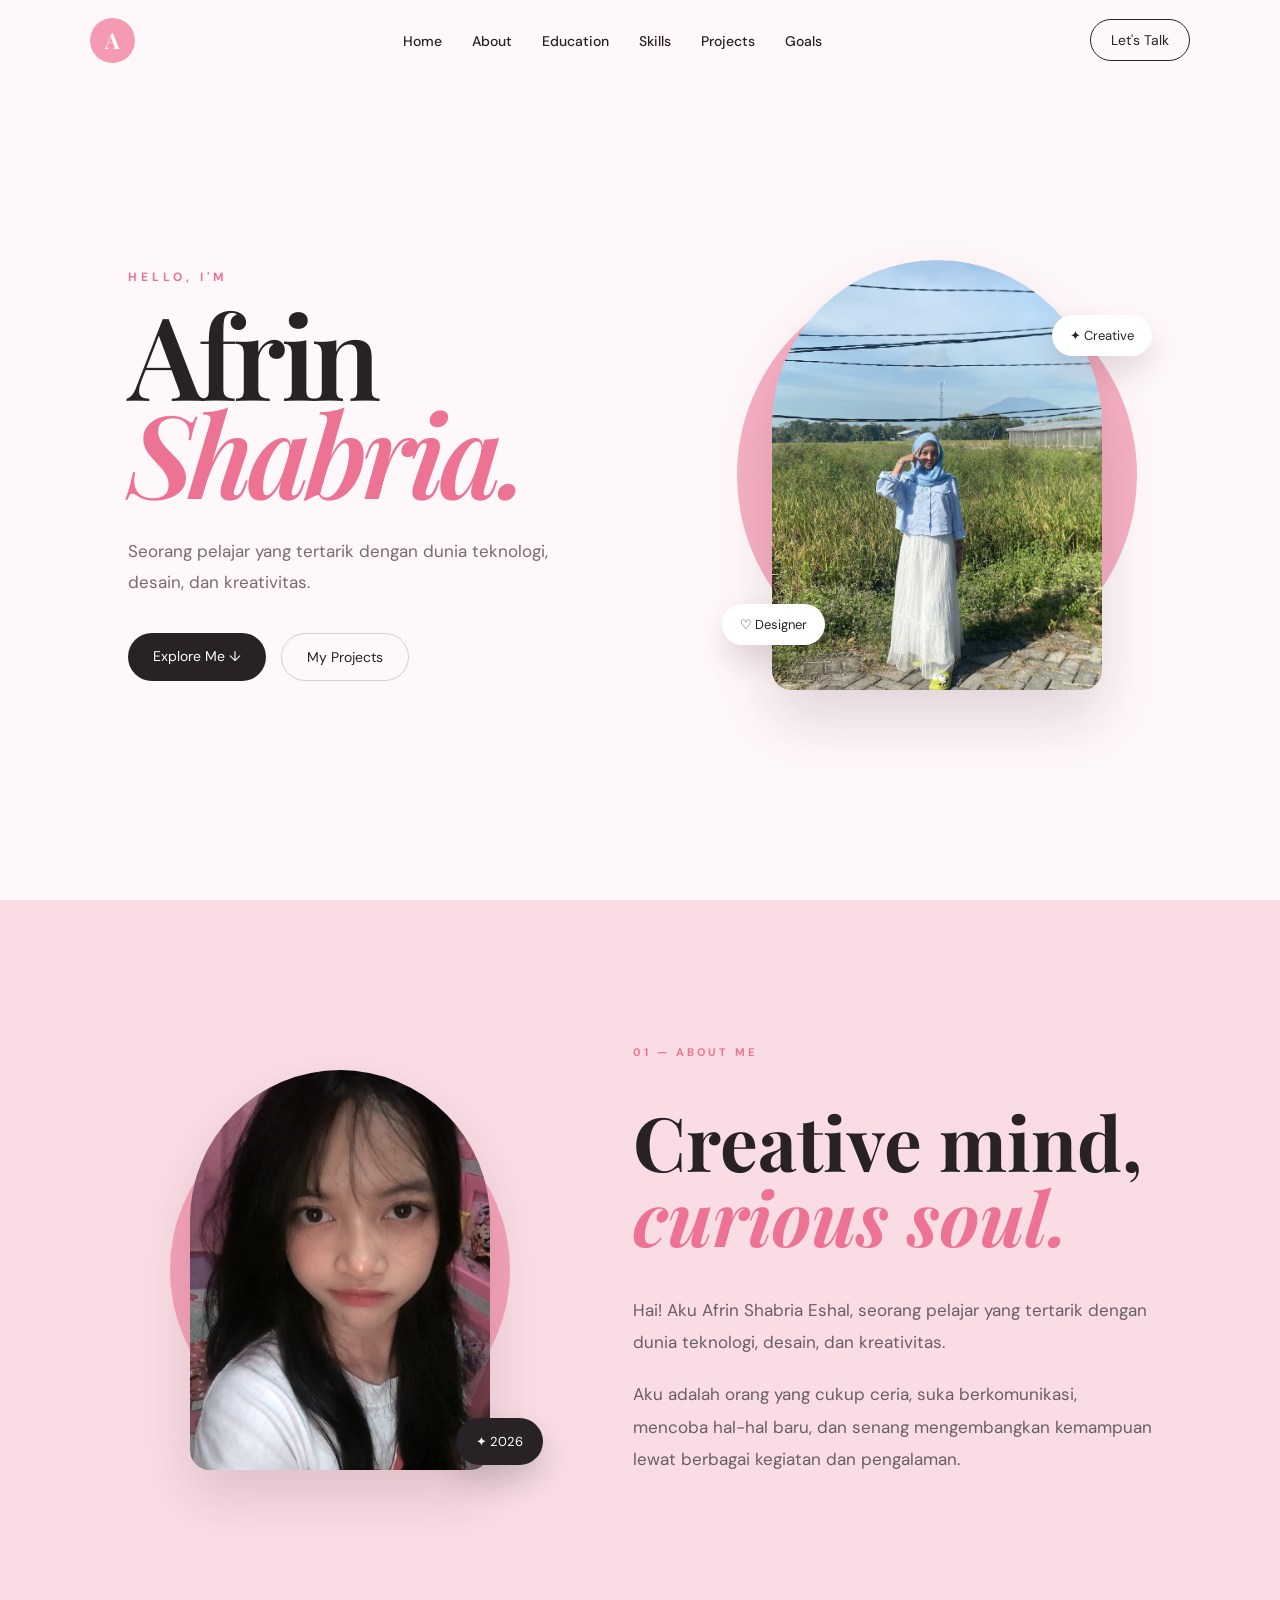
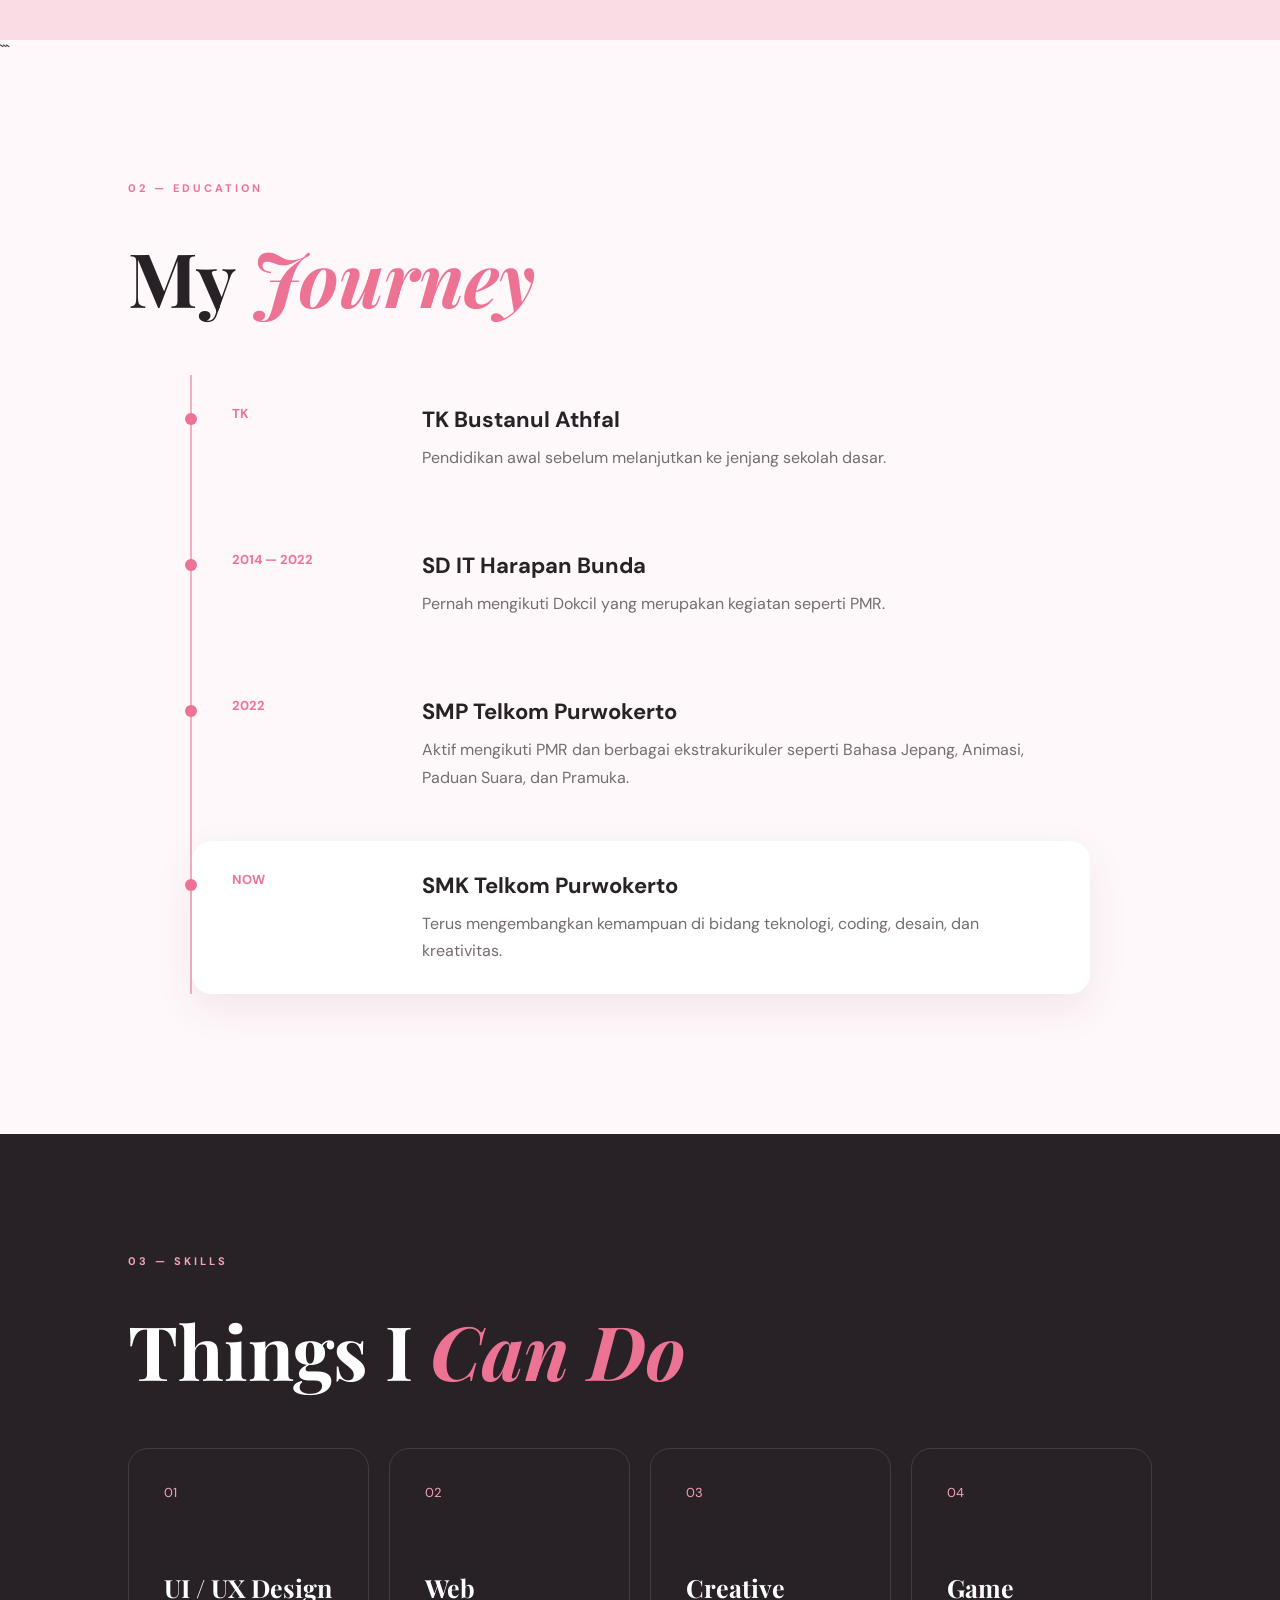
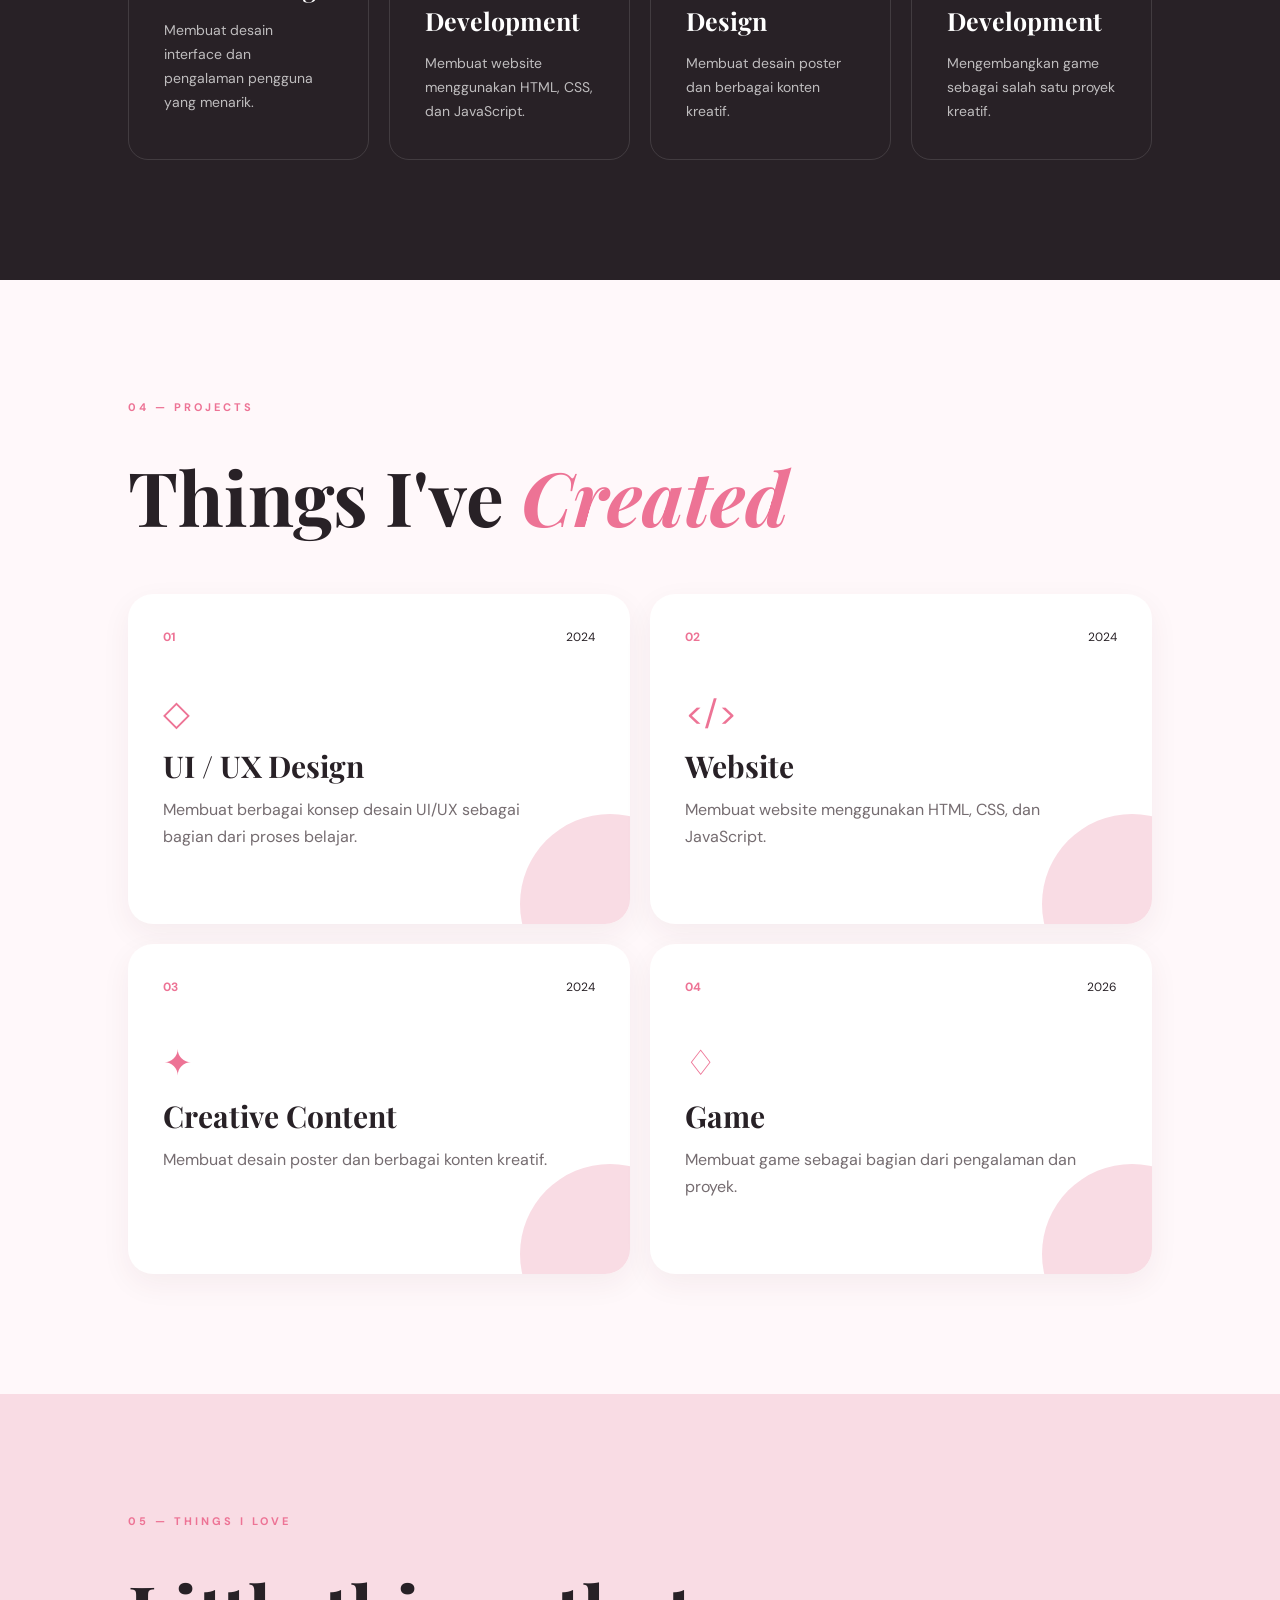
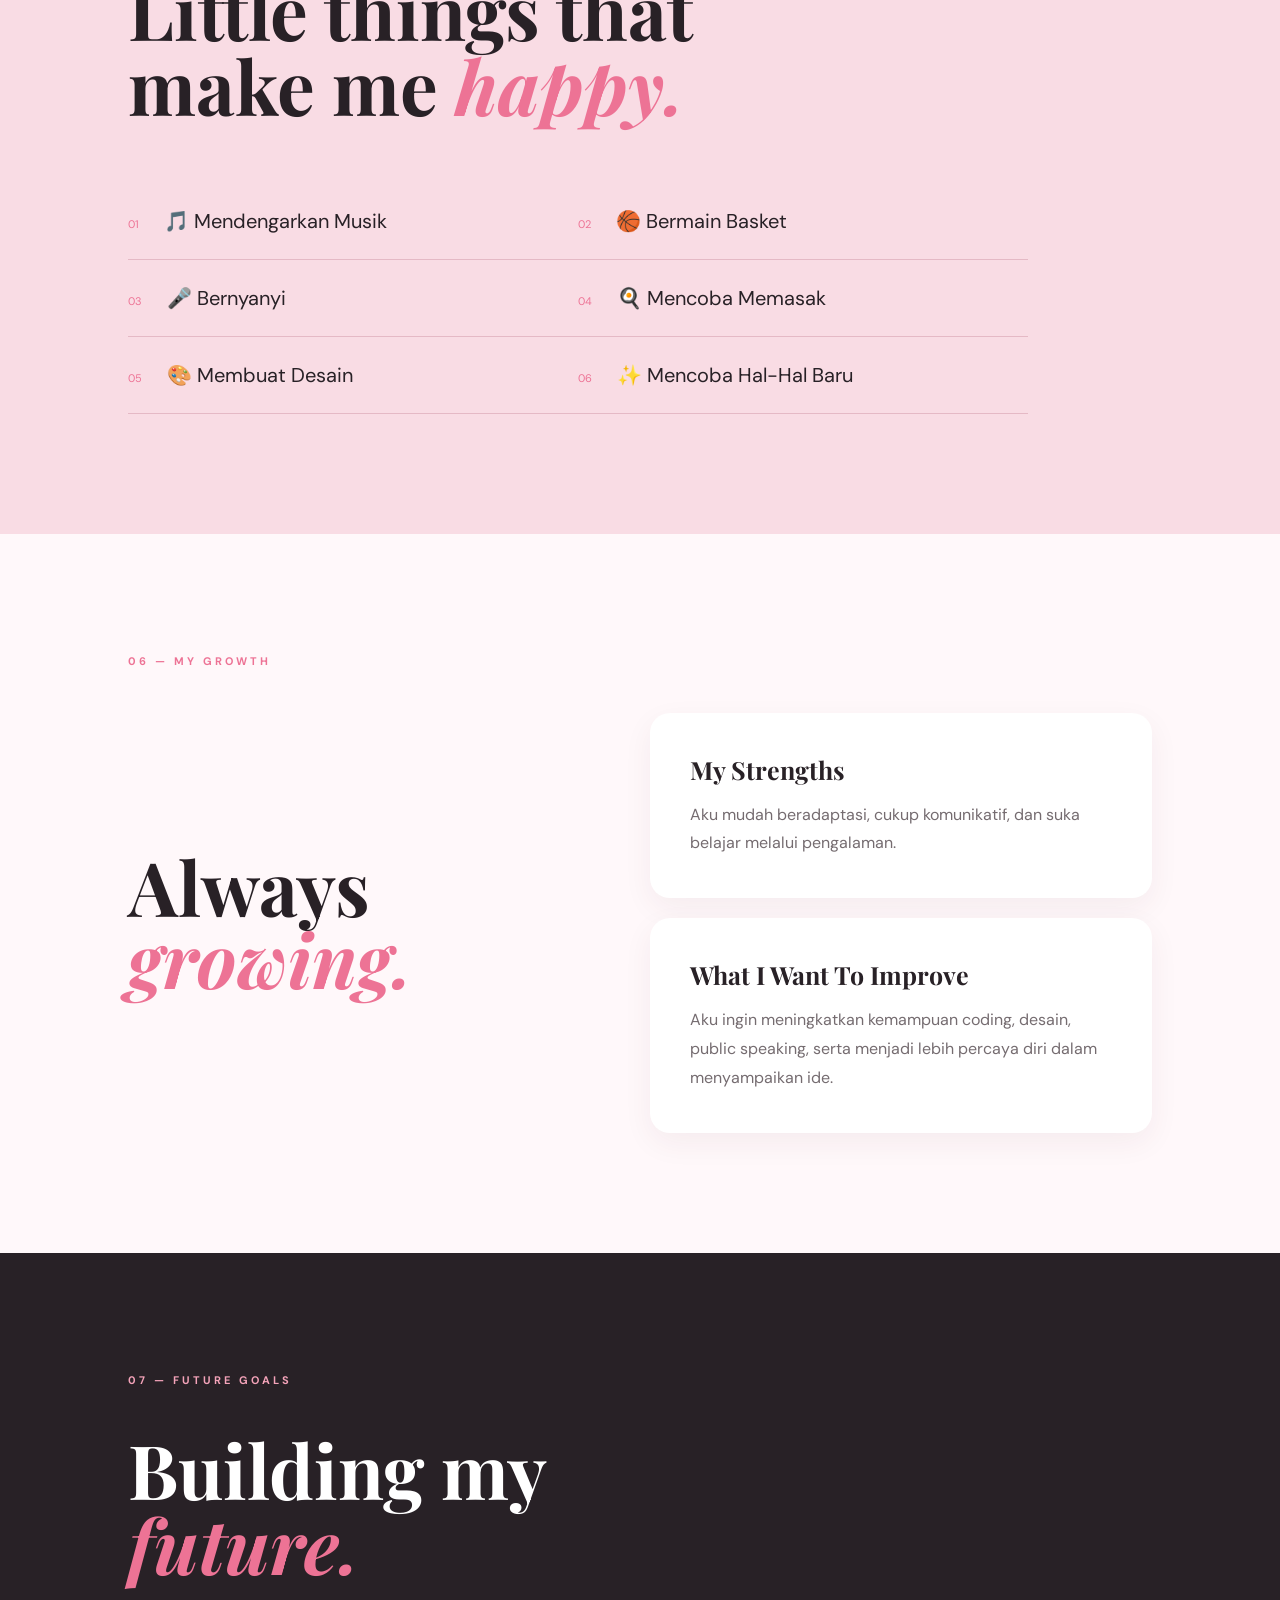
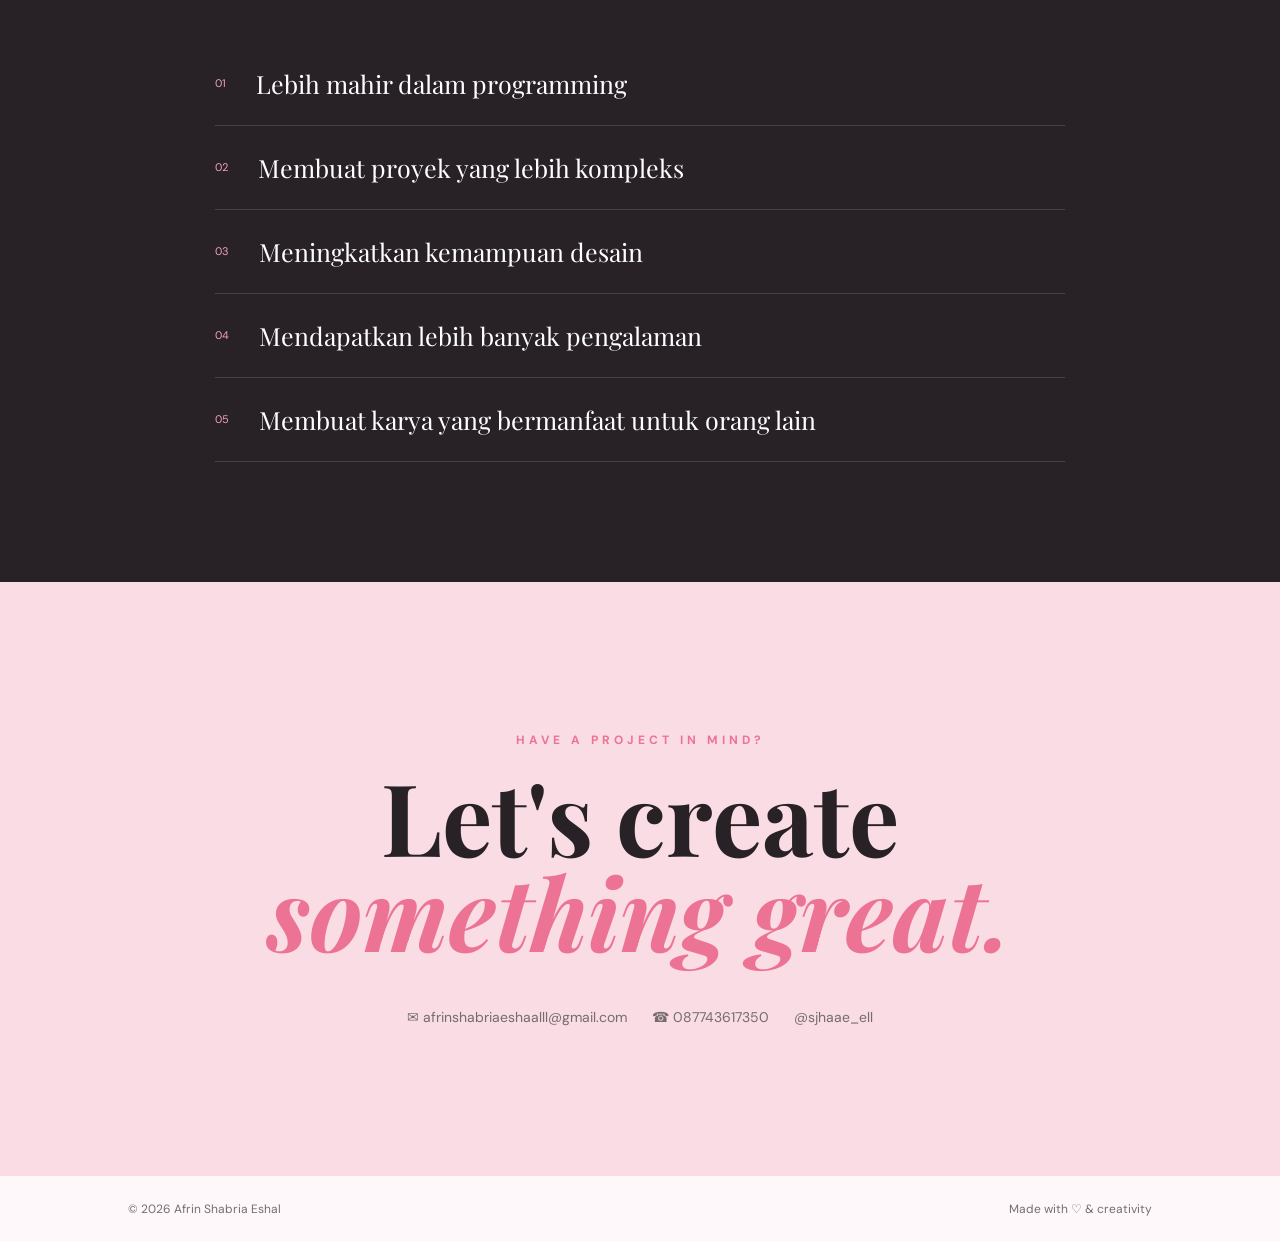
==== index.html @ 40d7adca "mbull" ====
<!DOCTYPE html>
<html lang="id">
<head>
    <meta charset="UTF-8">
    <meta name="viewport" content="width=device-width, initial-scale=1.0">

    <title>Afrin Shabria | Portfolio</title>

    <!-- Google Font -->
    <link rel="preconnect" href="https://fonts.googleapis.com">
    <link rel="preconnect" href="https://fonts.gstatic.com" crossorigin>
    <link href="https://fonts.googleapis.com/css2?family=DM+Sans:wght@400;500;600;700&family=Playfair+Display:wght@500;600;700&display=swap" rel="stylesheet">

    <!-- CSS -->
    <link rel="stylesheet" href="style.css">
</head>

<body>

    <!-- NAVBAR -->
    <nav class="navbar">
        <div class="logo">
            <span>A</span>
        </div>

        <ul class="nav-menu">
            <li><a href="#home">Home</a></li>
            <li><a href="#about">About</a></li>
            <li><a href="#education">Education</a></li>
            <li><a href="#skills">Skills</a></li>
            <li><a href="#projects">Projects</a></li>
            <li><a href="#goals">Goals</a></li>
        </ul>

        <a href="#contact" class="nav-button">Let's Talk</a>
    </nav>


    <!-- HERO -->
    <section id="home" class="hero">

        <div class="hero-content">

            <p class="small-title">
                HELLO, I'M
            </p>

            <h1>
                Afrin<br>
                <span>Shabria.</span>
            </h1>

            <p class="hero-description">
                Seorang pelajar yang tertarik dengan dunia
                teknologi, desain, dan kreativitas.
            </p>

            <div class="hero-buttons">
                <a href="#about" class="primary-button">
                    Explore Me ↓
                </a>

                <a href="#projects" class="secondary-button">
                    My Projects
                </a>
            </div>

        </div>


        <div class="hero-image">

            <div class="pink-circle"></div>

            <img src="foto-intro.png" alt="Foto Afrin Shabria">

            <div class="floating-card card-one">
                ✦ Creative
            </div>

            <div class="floating-card card-two">
                ♡ Designer
            </div>

        </div>

    </section>


    <!-- ABOUT -->
<section id="about" class="section about">

    <div class="about-image">

        <div class="about-decoration"></div>

        <img src="foto-skill.png" alt="Foto Afrin Shabria">

        <div class="about-badge">
            ✦ 2026
        </div>

    </div>

    <div class="about-content">

        <div class="section-label">
            01 — ABOUT ME
        </div>

        <h2>
            Creative mind,<br>
            <span>curious soul.</span>
        </h2>

        <p>
            Hai! Aku Afrin Shabria Eshal, seorang pelajar
            yang tertarik dengan dunia teknologi, desain,
            dan kreativitas.
        </p>

        <p>
            Aku adalah orang yang cukup ceria, suka
            berkomunikasi, mencoba hal-hal baru, dan senang
            mengembangkan kemampuan lewat berbagai kegiatan
            dan pengalaman.
        </p>

    </div>

</section>
```



    <!-- EDUCATION -->
    <section id="education" class="section education">

        <div class="section-label">
            02 — EDUCATION
        </div>

        <h2 class="section-title">
            My <span>Journey</span>
        </h2>

        <div class="timeline">

            <div class="timeline-item">

                <div class="timeline-year">
                    TK
                </div>

                <div class="timeline-content">
                    <h3>TK Bustanul Athfal</h3>
                    <p>
                        Pendidikan awal sebelum melanjutkan
                        ke jenjang sekolah dasar.
                    </p>
                </div>

            </div>


            <div class="timeline-item">

                <div class="timeline-year">
                    2014 — 2022
                </div>

                <div class="timeline-content">
                    <h3>SD IT Harapan Bunda</h3>
                    <p>
                        Pernah mengikuti Dokcil yang merupakan
                        kegiatan seperti PMR.
                    </p>
                </div>

            </div>


            <div class="timeline-item">

                <div class="timeline-year">
                    2022
                </div>

                <div class="timeline-content">
                    <h3>SMP Telkom Purwokerto</h3>
                    <p>
                        Aktif mengikuti PMR dan berbagai
                        ekstrakurikuler seperti Bahasa Jepang,
                        Animasi, Paduan Suara, dan Pramuka.
                    </p>
                </div>

            </div>


            <div class="timeline-item active">

                <div class="timeline-year">
                    NOW
                </div>

                <div class="timeline-content">
                    <h3>SMK Telkom Purwokerto</h3>
                    <p>
                        Terus mengembangkan kemampuan di bidang
                        teknologi, coding, desain, dan kreativitas.
                    </p>
                </div>

            </div>

        </div>

    </section>


    <!-- SKILLS -->
    <section id="skills" class="section skills-section">

        <div class="section-label">
            03 — SKILLS
        </div>

        <h2 class="section-title">
            Things I <span>Can Do</span>
        </h2>

        <div class="skills-grid">

            <div class="skill-card">
                <div class="skill-number">01</div>
                <h3>UI / UX Design</h3>
                <p>
                    Membuat desain interface dan pengalaman
                    pengguna yang menarik.
                </p>
            </div>

            <div class="skill-card">
                <div class="skill-number">02</div>
                <h3>Web Development</h3>
                <p>
                    Membuat website menggunakan HTML,
                    CSS, dan JavaScript.
                </p>
            </div>

            <div class="skill-card">
                <div class="skill-number">03</div>
                <h3>Creative Design</h3>
                <p>
                    Membuat desain poster dan berbagai
                    konten kreatif.
                </p>
            </div>

            <div class="skill-card">
                <div class="skill-number">04</div>
                <h3>Game Development</h3>
                <p>
                    Mengembangkan game sebagai salah satu
                    proyek kreatif.
                </p>
            </div>

        </div>

    </section>


    <!-- PROJECTS -->
    <section id="projects" class="section projects">

        <div class="section-label">
            04 — PROJECTS
        </div>

        <h2 class="section-title">
            Things I've <span>Created</span>
        </h2>

        <div class="project-grid">

            <div class="project-card project-large">

                <div class="project-number">
                    01
                </div>

                <div class="project-icon">
                    ◇
                </div>

                <h3>UI / UX Design</h3>

                <p>
                    Membuat berbagai konsep desain
                    UI/UX sebagai bagian dari proses belajar.
                </p>

                <span class="project-year">
                    2024
                </span>

            </div>


            <div class="project-card">

                <div class="project-number">
                    02
                </div>

                <div class="project-icon">
                    &lt;/&gt;
                </div>

                <h3>Website</h3>

                <p>
                    Membuat website menggunakan HTML,
                    CSS, dan JavaScript.
                </p>

                <span class="project-year">
                    2024
                </span>

            </div>


            <div class="project-card">

                <div class="project-number">
                    03
                </div>

                <div class="project-icon">
                    ✦
                </div>

                <h3>Creative Content</h3>

                <p>
                    Membuat desain poster dan
                    berbagai konten kreatif.
                </p>

                <span class="project-year">
                    2024
                </span>

            </div>


            <div class="project-card">

                <div class="project-number">
                    04
                </div>

                <div class="project-icon">
                    ♢
                </div>

                <h3>Game</h3>

                <p>
                    Membuat game sebagai bagian
                    dari pengalaman dan proyek.
                </p>

                <span class="project-year">
                    2026
                </span>

            </div>

        </div>

    </section>


    <!-- HOBBIES -->
    <section class="section hobbies">

        <div class="section-label">
            05 — THINGS I LOVE
        </div>

        <h2 class="section-title">
            Little things that<br>
            make me <span>happy.</span>
        </h2>

        <div class="hobby-list">

            <div class="hobby">
                <span>01</span>
                🎵 Mendengarkan Musik
            </div>

            <div class="hobby">
                <span>02</span>
                🏀 Bermain Basket
            </div>

            <div class="hobby">
                <span>03</span>
                🎤 Bernyanyi
            </div>

            <div class="hobby">
                <span>04</span>
                🍳 Mencoba Memasak
            </div>

            <div class="hobby">
                <span>05</span>
                🎨 Membuat Desain
            </div>

            <div class="hobby">
                <span>06</span>
                ✨ Mencoba Hal-Hal Baru
            </div>

        </div>

    </section>


    <!-- GROWTH -->
    <section class="section growth">

        <div class="section-label">
            06 — MY GROWTH
        </div>

        <div class="growth-grid">

            <div>
                <h2>
                    Always<br>
                    <span>growing.</span>
                </h2>
            </div>

            <div class="growth-box">

                <h3>My Strengths</h3>

                <p>
                    Aku mudah beradaptasi, cukup komunikatif,
                    dan suka belajar melalui pengalaman.
                </p>

            </div>

            <div class="growth-box">

                <h3>What I Want To Improve</h3>

                <p>
                    Aku ingin meningkatkan kemampuan coding,
                    desain, public speaking, serta menjadi
                    lebih percaya diri dalam menyampaikan ide.
                </p>

            </div>

        </div>

    </section>


    <!-- GOALS -->
    <section id="goals" class="section goals">

        <div class="section-label">
            07 — FUTURE GOALS
        </div>

        <h2 class="section-title">
            Building my<br>
            <span>future.</span>
        </h2>

        <div class="goals-grid">

            <div class="goal">
                <span>01</span>
                Lebih mahir dalam programming
            </div>

            <div class="goal">
                <span>02</span>
                Membuat proyek yang lebih kompleks
            </div>

            <div class="goal">
                <span>03</span>
                Meningkatkan kemampuan desain
            </div>

            <div class="goal">
                <span>04</span>
                Mendapatkan lebih banyak pengalaman
            </div>

            <div class="goal">
                <span>05</span>
                Membuat karya yang bermanfaat untuk orang lain
            </div>

        </div>

    </section>


    <!-- CONTACT -->
    <section id="contact" class="contact">

        <p class="small-title">
            HAVE A PROJECT IN MIND?
        </p>

        <h2>
            Let's create<br>
            <span>something great.</span>
        </h2>

        <div class="contact-info">

            <a href="mailto:afrinshabriaeshaalll@gmail.com">
                ✉ afrinshabriaeshaalll@gmail.com
            </a>

            <span>
                ☎ 087743617350
            </span>

            <span>
                @sjhaae_ell
            </span>

        </div>

    </section>


    <!-- FOOTER -->
    <footer>

        <div>
            © 2026 Afrin Shabria Eshal
        </div>

        <div>
            Made with ♡ & creativity
        </div>

    </footer>


    <!-- JAVASCRIPT -->
    <script>

        // Smooth scrolling
        document.querySelectorAll('a[href^="#"]').forEach(anchor => {

            anchor.addEventListener('click', function (e) {

                e.preventDefault();

                document.querySelector(this.getAttribute('href'))
                    .scrollIntoView({
                        behavior: 'smooth'
                    });

            });

        });


        // Navbar effect ketika scroll
        window.addEventListener('scroll', () => {

            const navbar = document.querySelector('.navbar');

            if (window.scrollY > 50) {
                navbar.classList.add('scrolled');
            } else {
                navbar.classList.remove('scrolled');
            }

        });


        // Reveal animation
        const revealElements =
            document.querySelectorAll(
                '.card, .skill-card, .project-card, .timeline-item, .growth-box, .goal, .hobby'
            );

        const observer = new IntersectionObserver(
            entries => {

                entries.forEach(entry => {

                    if (entry.isIntersecting) {
                        entry.target.classList.add('show');
                    }

                });

            },
            {
                threshold: 0.15
            }
        );

        revealElements.forEach(element => {
            observer.observe(element);
        });

    </script>

</body>
</html>
---- style.css ----
/* =========================
   RESET
========================= */

* {
    margin: 0;
    padding: 0;
    box-sizing: border-box;
}

html {
    scroll-behavior: smooth;
}

body {
    font-family: "DM Sans", sans-serif;
    background: #fff8fa;
    color: #282126;
    overflow-x: hidden;
}

a {
    text-decoration: none;
    color: inherit;
}

section {
    scroll-margin-top: 90px;
}


/* =========================
   NAVBAR
========================= */

.navbar {
    position: fixed;
    top: 0;
    left: 0;
    width: 100%;
    height: 80px;

    display: flex;
    align-items: center;
    justify-content: space-between;

    padding: 0 7%;

    z-index: 1000;

    transition: 0.3s;
}

.navbar.scrolled {
    background: rgba(255, 248, 250, 0.9);
    backdrop-filter: blur(15px);
    box-shadow: 0 5px 30px rgba(80, 40, 50, 0.08);
}

.logo {
    width: 45px;
    height: 45px;

    display: flex;
    align-items: center;
    justify-content: center;

    border-radius: 50%;

    background: #f49ab2;
    color: white;

    font-family: "Playfair Display", serif;
    font-size: 22px;
    font-weight: bold;
}

.nav-menu {
    display: flex;
    gap: 30px;
    list-style: none;
}

.nav-menu a {
    font-size: 14px;
    font-weight: 500;

    transition: 0.3s;
}

.nav-menu a:hover {
    color: #ed7395;
}

.nav-button {
    padding: 11px 20px;

    border: 1px solid #282126;
    border-radius: 30px;

    font-size: 14px;

    transition: 0.3s;
}

.nav-button:hover {
    background: #282126;
    color: white;
}


/* =========================
   HERO
========================= */

.hero {
    min-height: 100vh;

    display: flex;
    align-items: center;
    justify-content: space-between;

    padding: 130px 10% 80px;

    position: relative;

    overflow: hidden;
}

.hero-content {
    max-width: 600px;

    animation: fadeUp 1s ease;
}

.small-title {
    font-size: 12px;
    letter-spacing: 4px;
    font-weight: 700;

    color: #ed7395;

    margin-bottom: 20px;
}

.hero h1 {
    font-family: "Playfair Display", serif;

    font-size: clamp(70px, 9vw, 125px);
    line-height: 0.85;

    font-weight: 600;

    letter-spacing: -5px;
}

.hero h1 span {
    color: #ed7395;
    font-style: italic;
}

.hero-description {
    max-width: 430px;

    margin-top: 35px;

    font-size: 17px;
    line-height: 1.8;

    color: #756c70;
}

.hero-buttons {
    display: flex;
    gap: 15px;

    margin-top: 35px;
}

.primary-button,
.secondary-button {
    padding: 14px 25px;

    border-radius: 30px;

    font-size: 14px;

    transition: 0.3s;
}

.primary-button {
    background: #282126;
    color: white;
}

.primary-button:hover {
    background: #ed7395;
    transform: translateY(-3px);
}

.secondary-button {
    border: 1px solid #d9cdd1;
}

.secondary-button:hover {
    border-color: #ed7395;
    color: #ed7395;
}


/* =========================
   HERO IMAGE
========================= */

.hero-image {
    width: 430px;
    height: 520px;

    position: relative;

    animation: fadeIn 1.2s ease;
}

.hero-image img {
    position: absolute;

    width: 330px;
    height: 430px;

    object-fit: cover;

    left: 50%;
    top: 50%;

    transform: translate(-50%, -50%);

    border-radius: 170px 170px 20px 20px;

    z-index: 2;

    filter: grayscale(15%);

    box-shadow: 0 30px 60px rgba(100, 50, 70, 0.18);
}

.pink-circle {
    position: absolute;

    width: 400px;
    height: 400px;

    border-radius: 50%;

    background: #f6b0c3;

    top: 60px;
    left: 15px;
}

.floating-card {
    position: absolute;

    background: white;

    padding: 12px 18px;

    border-radius: 30px;

    box-shadow: 0 15px 30px rgba(80, 40, 50, 0.15);

    font-size: 13px;

    z-index: 3;

    animation: floating 3s ease-in-out infinite;
}

.card-one {
    top: 100px;
    right: 0;
}

.card-two {
    bottom: 90px;
    left: 0;

    animation-delay: 1s;
}


/* =========================
   GENERAL SECTION
========================= */

.section {
    padding: 120px 10%;
}

.section-label {
    color: #ed7395;

    font-size: 11px;
    font-weight: 700;

    letter-spacing: 3px;

    margin-bottom: 45px;
}

.section-title {
    font-family: "Playfair Display", serif;

    font-size: clamp(45px, 6vw, 75px);

    line-height: 1;

    margin-bottom: 60px;
}

.section-title span {
    color: #ed7395;
    font-style: italic;
}

/* =========================
   ABOUT
========================= */

.about {
    background: #f9dce4;

    display: grid;

    /* KIRI = FOTO | KANAN = TEXT */
    grid-template-columns: 0.9fr 1.1fr;

    align-items: center;

    gap: 80px;
}


/* =========================
   ABOUT IMAGE
========================= */

.about-image {
    position: relative;

    width: 100%;
    height: 500px;

    display: flex;
    align-items: center;
    justify-content: center;
}

.about-image img {
    width: 300px;
    height: 400px;

    object-fit: cover;

    border-radius: 150px 150px 20px 20px;

    position: relative;
    z-index: 2;

    box-shadow: 0 25px 50px rgba(80, 40, 50, 0.15);

    transition: 0.5s ease;
}


/* Lingkaran pink di belakang foto */

.about-decoration {
    position: absolute;

    width: 340px;
    height: 340px;

    border-radius: 50%;

    background: #f4a3b9;

    z-index: 1;

    transition: 0.5s ease;
}


/* Badge */

.about-badge {
    position: absolute;

    right: 20px;
    bottom: 45px;

    z-index: 3;

    background: #282126;

    color: white;

    padding: 13px 18px;

    border-radius: 30px;

    font-size: 13px;

    box-shadow: 0 15px 30px rgba(40, 33, 38, 0.2);

    animation: floating 3s ease-in-out infinite;
}


/* Hover */

.about-image:hover img {
    transform: translateY(-10px) rotate(-2deg);

    box-shadow: 0 35px 70px rgba(80, 40, 50, 0.22);
}

.about-image:hover .about-decoration {
    transform: scale(1.08) rotate(8deg);
}


/* =========================
   ABOUT CONTENT
========================= */

.about-content {
    max-width: 650px;
}

.about-content h2 {
    font-family: "Playfair Display", serif;

    font-size: clamp(45px, 6vw, 75px);

    line-height: 1;

    margin-bottom: 40px;
}

.about-content h2 span {
    color: #ed7395;

    font-style: italic;
}

.about-content p {
    max-width: 600px;

    color: #695e63;

    font-size: 17px;

    line-height: 1.9;

    margin-bottom: 20px;
}


/* =========================
   ABOUT RESPONSIVE
========================= */

@media (max-width: 900px) {

    .about {
        grid-template-columns: 1fr;

        gap: 30px;
    }

    .about-image {
        height: 450px;
    }

    .about-content {
        max-width: 100%;
    }

}


@media (max-width: 600px) {

    .about-image {
        height: 400px;
    }

    .about-image img {
        width: 250px;
        height: 340px;
    }

    .about-decoration {
        width: 290px;
        height: 290px;
    }

    .about-badge {
        right: 5px;
        bottom: 25px;
    }

}

/* Badge */

.about-badge {
    position: absolute;

    right: 10px;
    bottom: 55px;

    z-index: 3;

    background: #282126;

    color: white;

    padding: 15px 20px;

    border-radius: 30px;

    font-size: 13px;

    box-shadow: 0 15px 30px rgba(40, 33, 38, 0.2);

    animation: floating 3s ease-in-out infinite;
}


/* Responsive */

@media (max-width: 900px) {

    .about-image {
        margin-bottom: 40px;
    }

}

@media (max-width: 600px) {

    .about-image {
        height: 430px;
    }

    .about-image img {
        width: 260px;
        height: 350px;
    }

    .about-decoration {
        width: 290px;
        height: 290px;
    }

    .about-badge {
        right: 15px;
        bottom: 30px;
    }

}


/* =========================
   EDUCATION
========================= */

.timeline {
    max-width: 900px;

    margin: auto;

    border-left: 2px solid #f2b1c3;
}

.timeline-item {
    position: relative;

    display: grid;
    grid-template-columns: 160px 1fr;

    gap: 30px;

    padding: 30px 40px;

    margin-bottom: 20px;

    opacity: 0;
    transform: translateY(30px);

    transition: 0.7s;
}

.timeline-item.show {
    opacity: 1;
    transform: translateY(0);
}

.timeline-item::before {
    content: "";

    position: absolute;

    width: 12px;
    height: 12px;

    border-radius: 50%;

    background: #ed7395;

    left: -7px;
    top: 38px;
}

.timeline-year {
    color: #ed7395;

    font-size: 13px;

    font-weight: bold;
}

.timeline-content h3 {
    font-size: 22px;

    margin-bottom: 10px;
}

.timeline-content p {
    color: #756c70;

    line-height: 1.7;
}

.timeline-item.active {
    background: white;

    border-radius: 20px;

    box-shadow: 0 15px 40px rgba(70, 30, 45, 0.08);
}


/* =========================
   SKILLS
========================= */

.skills-section {
    background: #282126;
    color: white;
}

.skills-section .section-label {
    color: #f4a3b9;
}

.skills-grid {
    display: grid;

    grid-template-columns: repeat(4, 1fr);

    gap: 20px;
}

.skill-card {
    padding: 35px;

    min-height: 270px;

    border: 1px solid rgba(255,255,255,0.12);

    border-radius: 20px;

    transition: 0.4s;

    opacity: 0;
    transform: translateY(30px);
}

.skill-card.show {
    opacity: 1;
    transform: translateY(0);
}

.skill-card:hover {
    background: #f4a3b9;

    color: #282126;

    transform: translateY(-10px);
}

.skill-number {
    color: #f4a3b9;

    font-size: 13px;

    margin-bottom: 70px;
}

.skill-card:hover .skill-number {
    color: #282126;
}

.skill-card h3 {
    font-family: "Playfair Display", serif;

    font-size: 25px;

    margin-bottom: 15px;
}

.skill-card p {
    font-size: 14px;

    line-height: 1.7;

    opacity: 0.7;
}


/* =========================
   PROJECTS
========================= */

.project-grid {
    display: grid;

    grid-template-columns: repeat(2, 1fr);

    gap: 20px;
}

.project-card {
    position: relative;

    min-height: 330px;

    padding: 35px;

    border-radius: 25px;

    background: white;

    box-shadow: 0 10px 30px rgba(80, 40, 50, 0.06);

    transition: 0.4s;

    overflow: hidden;

    opacity: 0;
    transform: translateY(30px);
}

.project-card.show {
    opacity: 1;
    transform: translateY(0);
}

.project-card:hover {
    transform: translateY(-10px);

    box-shadow: 0 25px 50px rgba(80, 40, 50, 0.15);
}

.project-card::after {
    content: "";

    position: absolute;

    width: 180px;
    height: 180px;

    border-radius: 50%;

    background: #f9dce4;

    right: -70px;
    bottom: -70px;

    transition: 0.4s;
}

.project-card:hover::after {
    transform: scale(1.4);
    background: #f4a3b9;
}

.project-number {
    font-size: 12px;

    color: #ed7395;

    font-weight: bold;
}

.project-icon {
    margin-top: 45px;

    font-size: 35px;

    color: #ed7395;
}

.project-card h3 {
    font-family: "Playfair Display", serif;

    font-size: 30px;

    margin: 10px 0;
}

.project-card p {
    max-width: 400px;

    color: #756c70;

    line-height: 1.7;
}

.project-year {
    position: absolute;

    right: 35px;
    top: 35px;

    font-size: 12px;
}


/* =========================
   HOBBIES
========================= */

.hobbies {
    background: #f9dce4;
}

.hobby-list {
    display: grid;

    grid-template-columns: repeat(2, 1fr);

    gap: 0;

    max-width: 900px;
}

.hobby {
    padding: 25px 0;

    border-bottom: 1px solid #e5b9c5;

    font-size: 20px;

    transition: 0.3s;

    opacity: 0;
    transform: translateX(-20px);
}

.hobby.show {
    opacity: 1;
    transform: translateX(0);
}

.hobby:hover {
    padding-left: 15px;
    color: #ed7395;
}

.hobby span {
    color: #ed7395;

    font-size: 11px;

    margin-right: 20px;
}


/* =========================
   GROWTH
========================= */

.growth-grid {
    display: grid;

    grid-template-columns: 1fr 1fr;

    gap: 20px;
}

.growth-grid > div:first-child {
    grid-row: span 2;

    display: flex;

    align-items: center;
}

.growth h2 {
    font-family: "Playfair Display", serif;

    font-size: 75px;

    line-height: 0.95;
}

.growth h2 span {
    color: #ed7395;

    font-style: italic;
}

.growth-box {
    padding: 40px;

    background: white;

    border-radius: 20px;

    box-shadow: 0 10px 30px rgba(80, 40, 50, 0.06);

    opacity: 0;
    transform: translateY(30px);

    transition: 0.5s;
}

.growth-box.show {
    opacity: 1;
    transform: translateY(0);
}

.growth-box:hover {
    transform: translateY(-7px);
}

.growth-box h3 {
    margin-bottom: 15px;

    font-family: "Playfair Display", serif;

    font-size: 25px;
}

.growth-box p {
    color: #756c70;

    line-height: 1.8;
}


/* =========================
   GOALS
========================= */

.goals {
    background: #282126;
    color: white;
}

.goals .section-label {
    color: #f4a3b9;
}

.goals-grid {
    max-width: 850px;

    margin: auto;
}

.goal {
    display: flex;

    align-items: center;

    gap: 30px;

    padding: 25px 0;

    border-bottom: 1px solid rgba(255,255,255,0.15);

    font-family: "Playfair Display", serif;

    font-size: 25px;

    opacity: 0;
    transform: translateX(-20px);

    transition: 0.5s;
}

.goal.show {
    opacity: 1;
    transform: translateX(0);
}

.goal:hover {
    color: #f4a3b9;

    padding-left: 15px;
}

.goal span {
    font-family: "DM Sans", sans-serif;

    font-size: 11px;

    color: #f4a3b9;
}


/* =========================
   CONTACT
========================= */

.contact {
    padding: 150px 10%;

    text-align: center;

    background: #f9dce4;
}

.contact h2 {
    font-family: "Playfair Display", serif;

    font-size: clamp(55px, 8vw, 100px);

    line-height: 0.95;

    margin-bottom: 50px;
}

.contact h2 span {
    color: #ed7395;

    font-style: italic;
}

.contact-info {
    display: flex;

    justify-content: center;

    flex-wrap: wrap;

    gap: 25px;

    color: #756c70;

    font-size: 14px;
}

.contact-info a:hover {
    color: #ed7395;
}


/* =========================
   FOOTER
========================= */

footer {
    padding: 25px 10%;

    display: flex;

    justify-content: space-between;

    font-size: 12px;

    color: #756c70;

    background: #fff8fa;
}


/* =========================
   ANIMATIONS
========================= */

@keyframes fadeUp {

    from {
        opacity: 0;
        transform: translateY(40px);
    }

    to {
        opacity: 1;
        transform: translateY(0);
    }

}

@keyframes fadeIn {

    from {
        opacity: 0;
        transform: scale(0.9);
    }

    to {
        opacity: 1;
        transform: scale(1);
    }

}

@keyframes floating {

    0%, 100% {
        transform: translateY(0);
    }

    50% {
        transform: translateY(-12px);
    }

}


/* =========================
   RESPONSIVE
========================= */

@media (max-width: 900px) {

    .nav-menu {
        display: none;
    }

    .hero {
        flex-direction: column;

        text-align: center;

        padding-top: 130px;
    }

    .hero-description {
        margin-left: auto;
        margin-right: auto;
    }

    .hero-buttons {
        justify-content: center;
    }

    .hero-image {
        margin-top: 60px;
    }

    .about {
        grid-template-columns: 1fr;
        gap: 20px;
    }

    .skills-grid {
        grid-template-columns: repeat(2, 1fr);
    }

    .growth-grid {
        grid-template-columns: 1fr;
    }

    .growth-grid > div:first-child {
        grid-row: auto;
    }

}


@media (max-width: 600px) {

    .navbar {
        padding: 0 5%;
    }

    .nav-button {
        display: none;
    }

    .hero {
        padding-left: 6%;
        padding-right: 6%;
    }

    .hero h1 {
        font-size: 70px;
    }

    .hero-image {
        width: 320px;
        height: 420px;
    }

    .hero-image img {
        width: 250px;
        height: 340px;
    }

    .pink-circle {
        width: 300px;
        height: 300px;

        left: 10px;
    }

    .section {
        padding: 80px 7%;
    }

    .skills-grid,
    .project-grid,
    .hobby-list {
        grid-template-columns: 1fr;
    }

    .timeline-item {
        grid-template-columns: 1fr;

        gap: 10px;

        padding-left: 25px;
    }

    .growth h2 {
        font-size: 55px;
    }

    .goal {
        font-size: 20px;
    }

    footer {
        flex-direction: column;

        gap: 10px;

        text-align: center;
    }

}
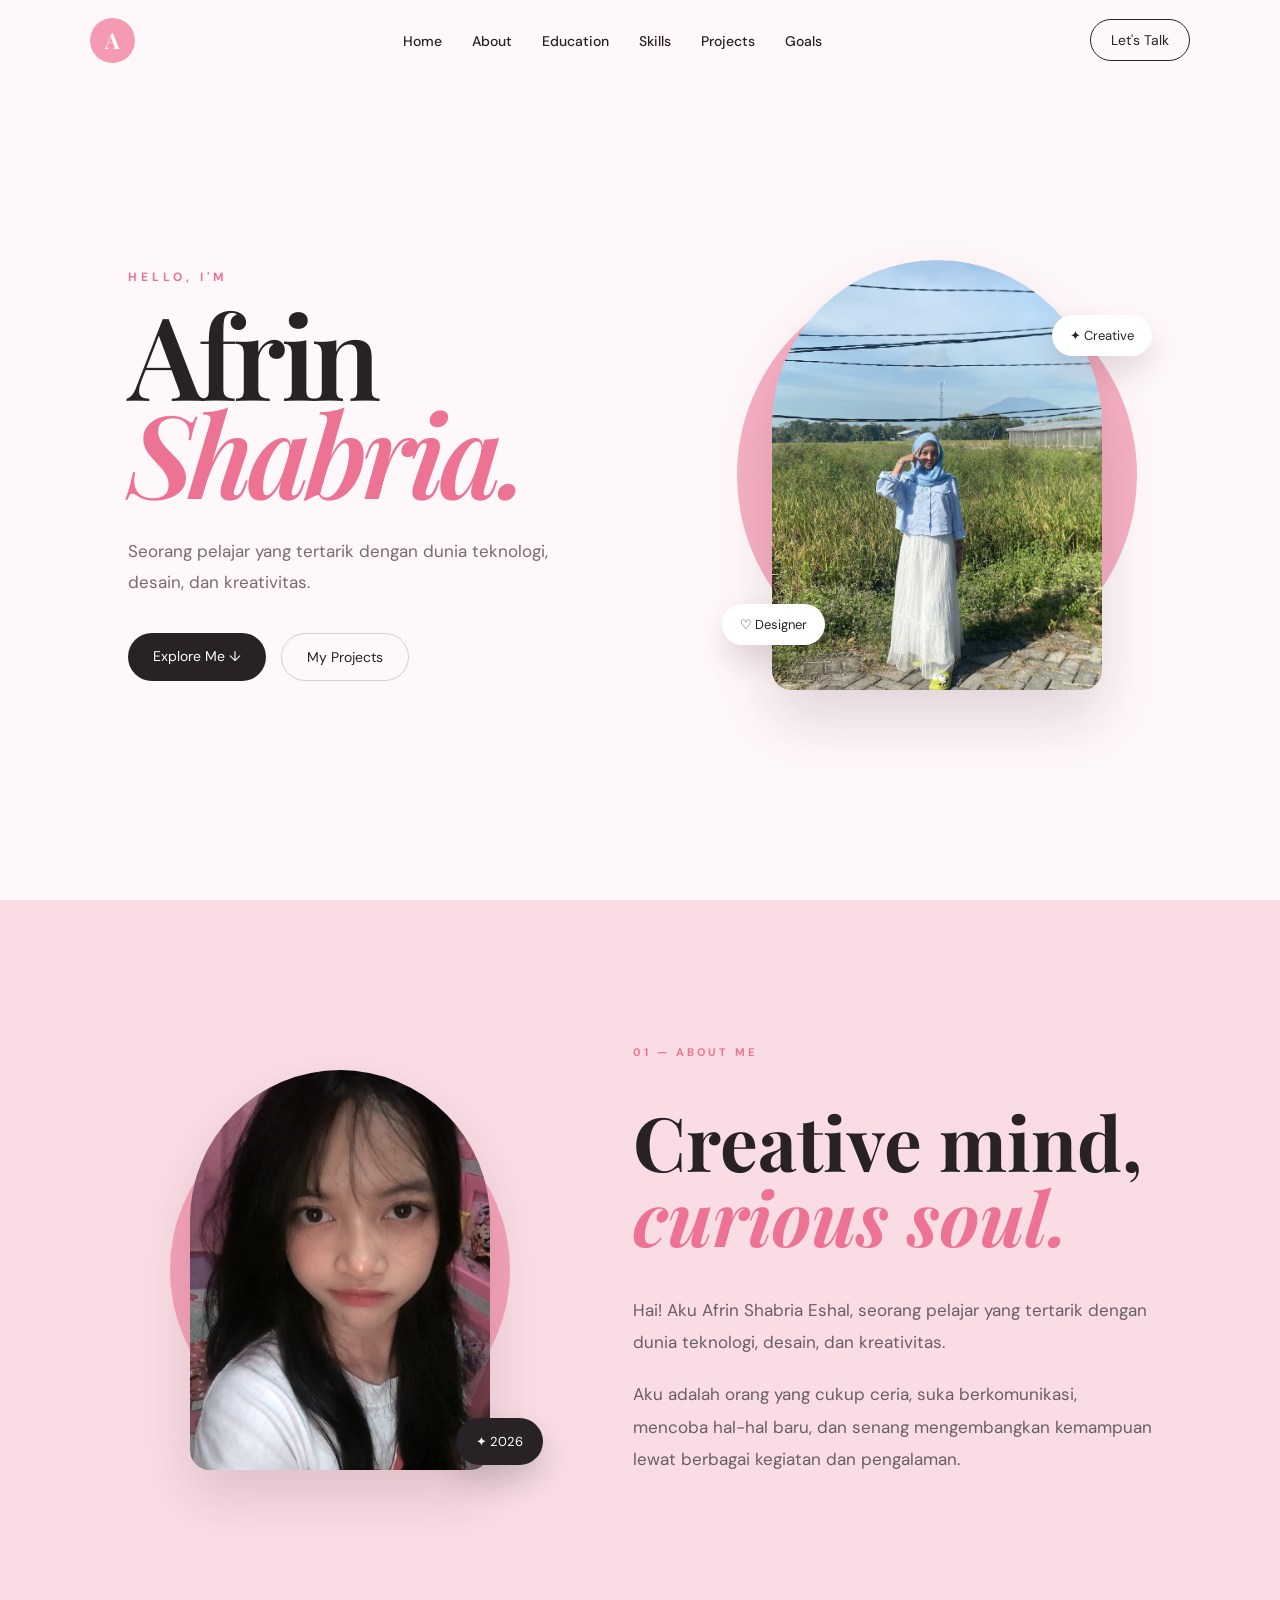
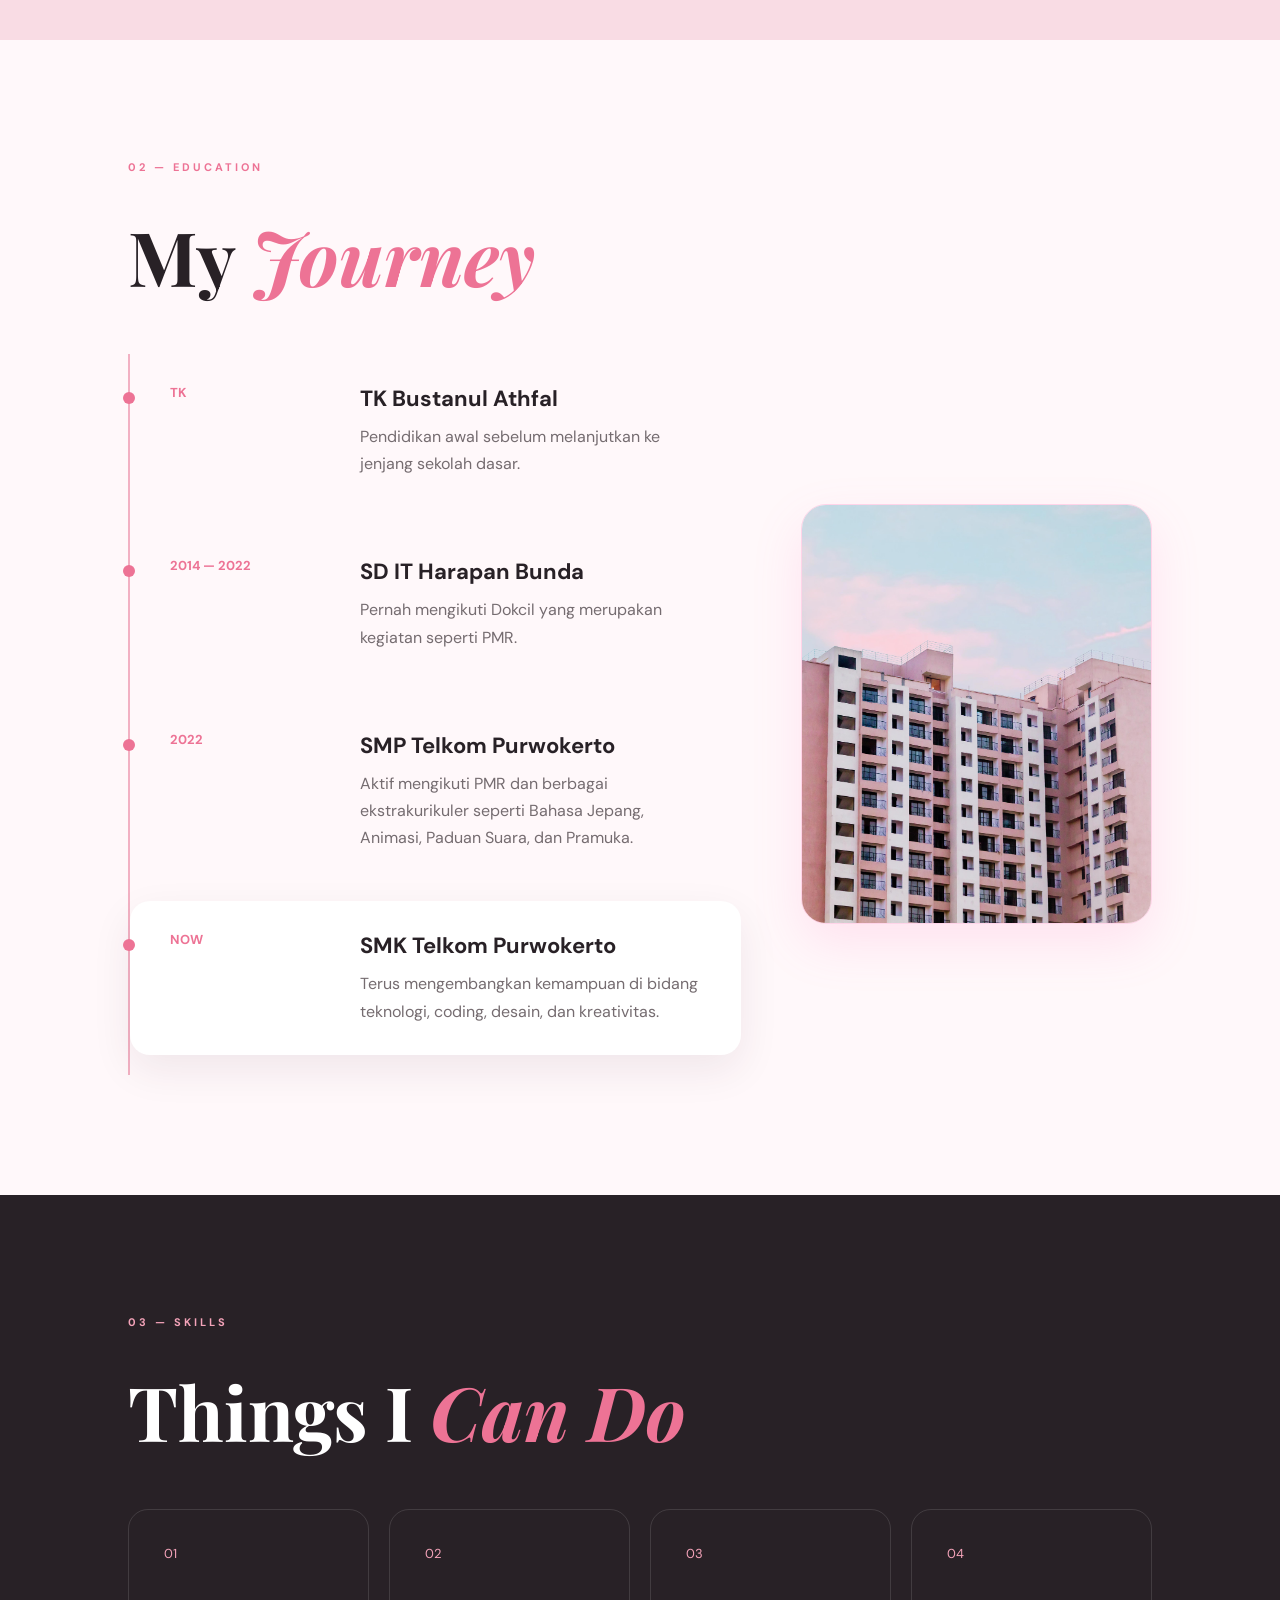
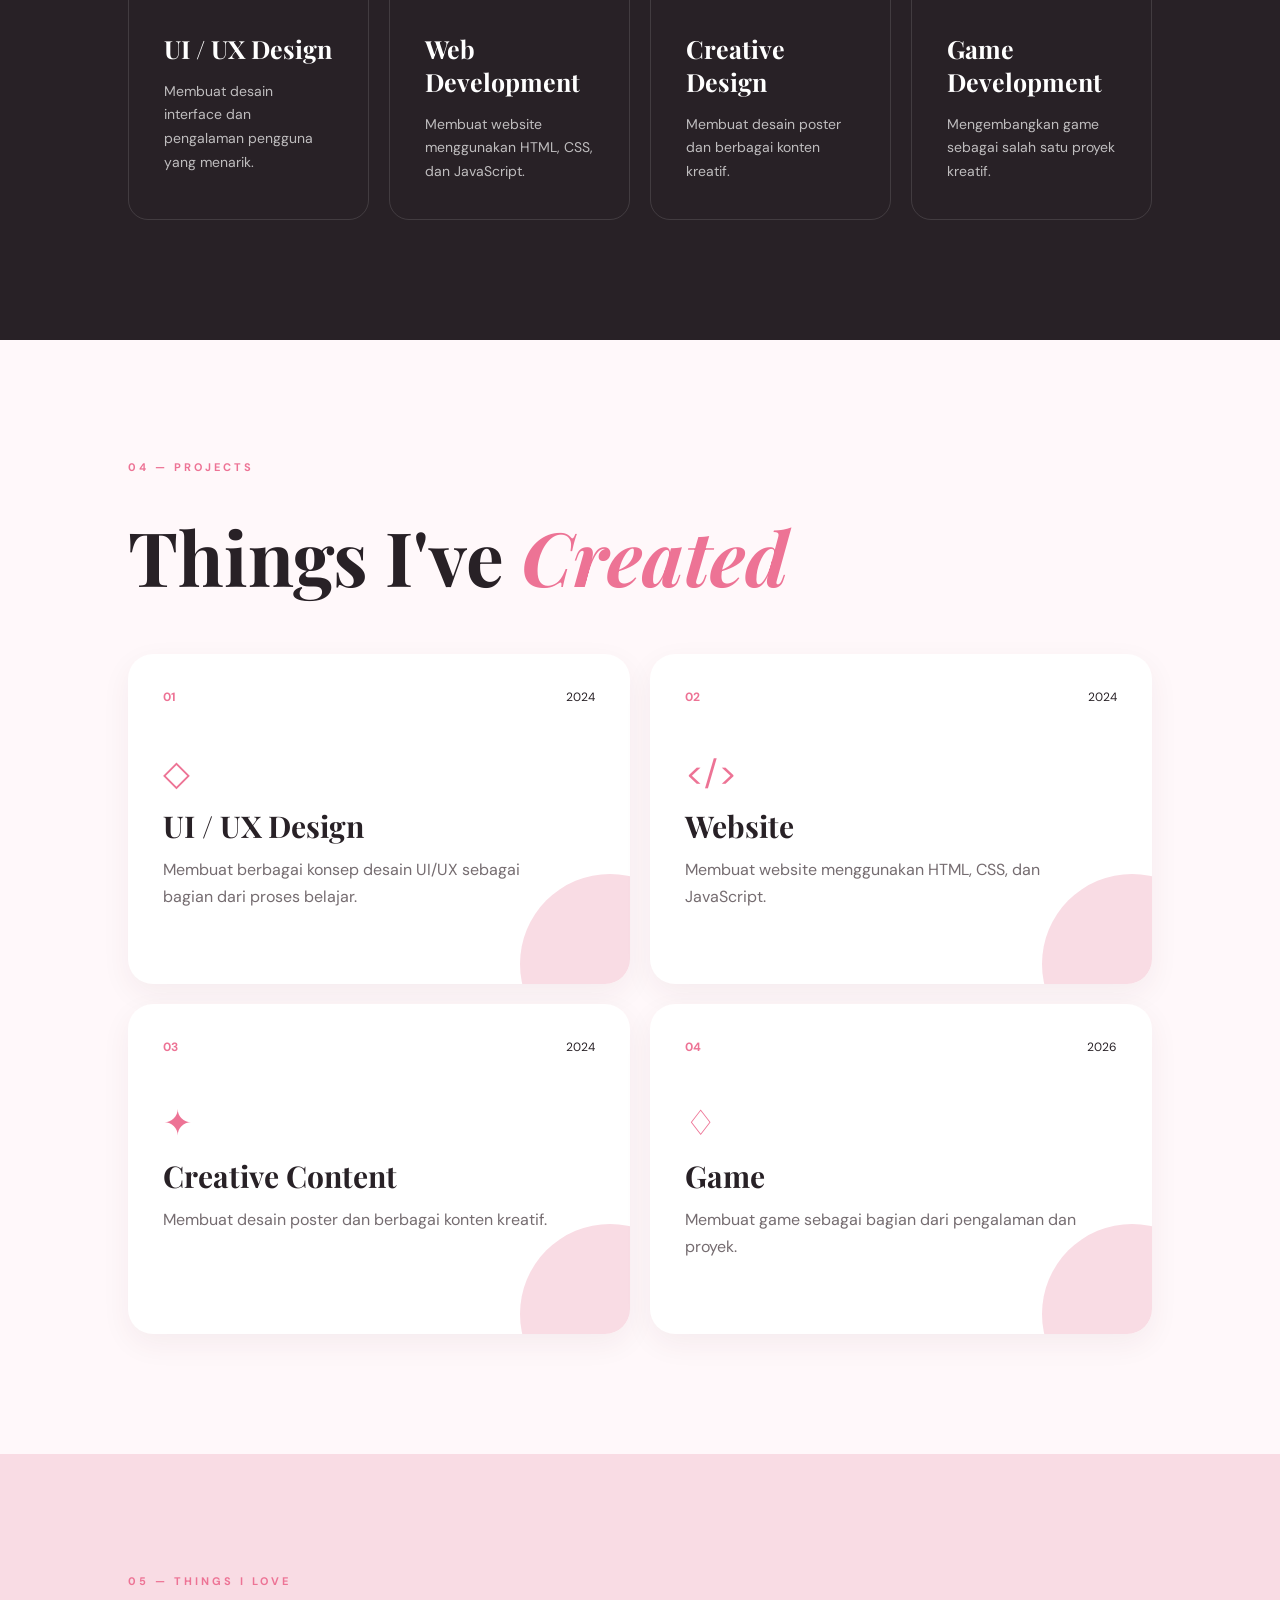
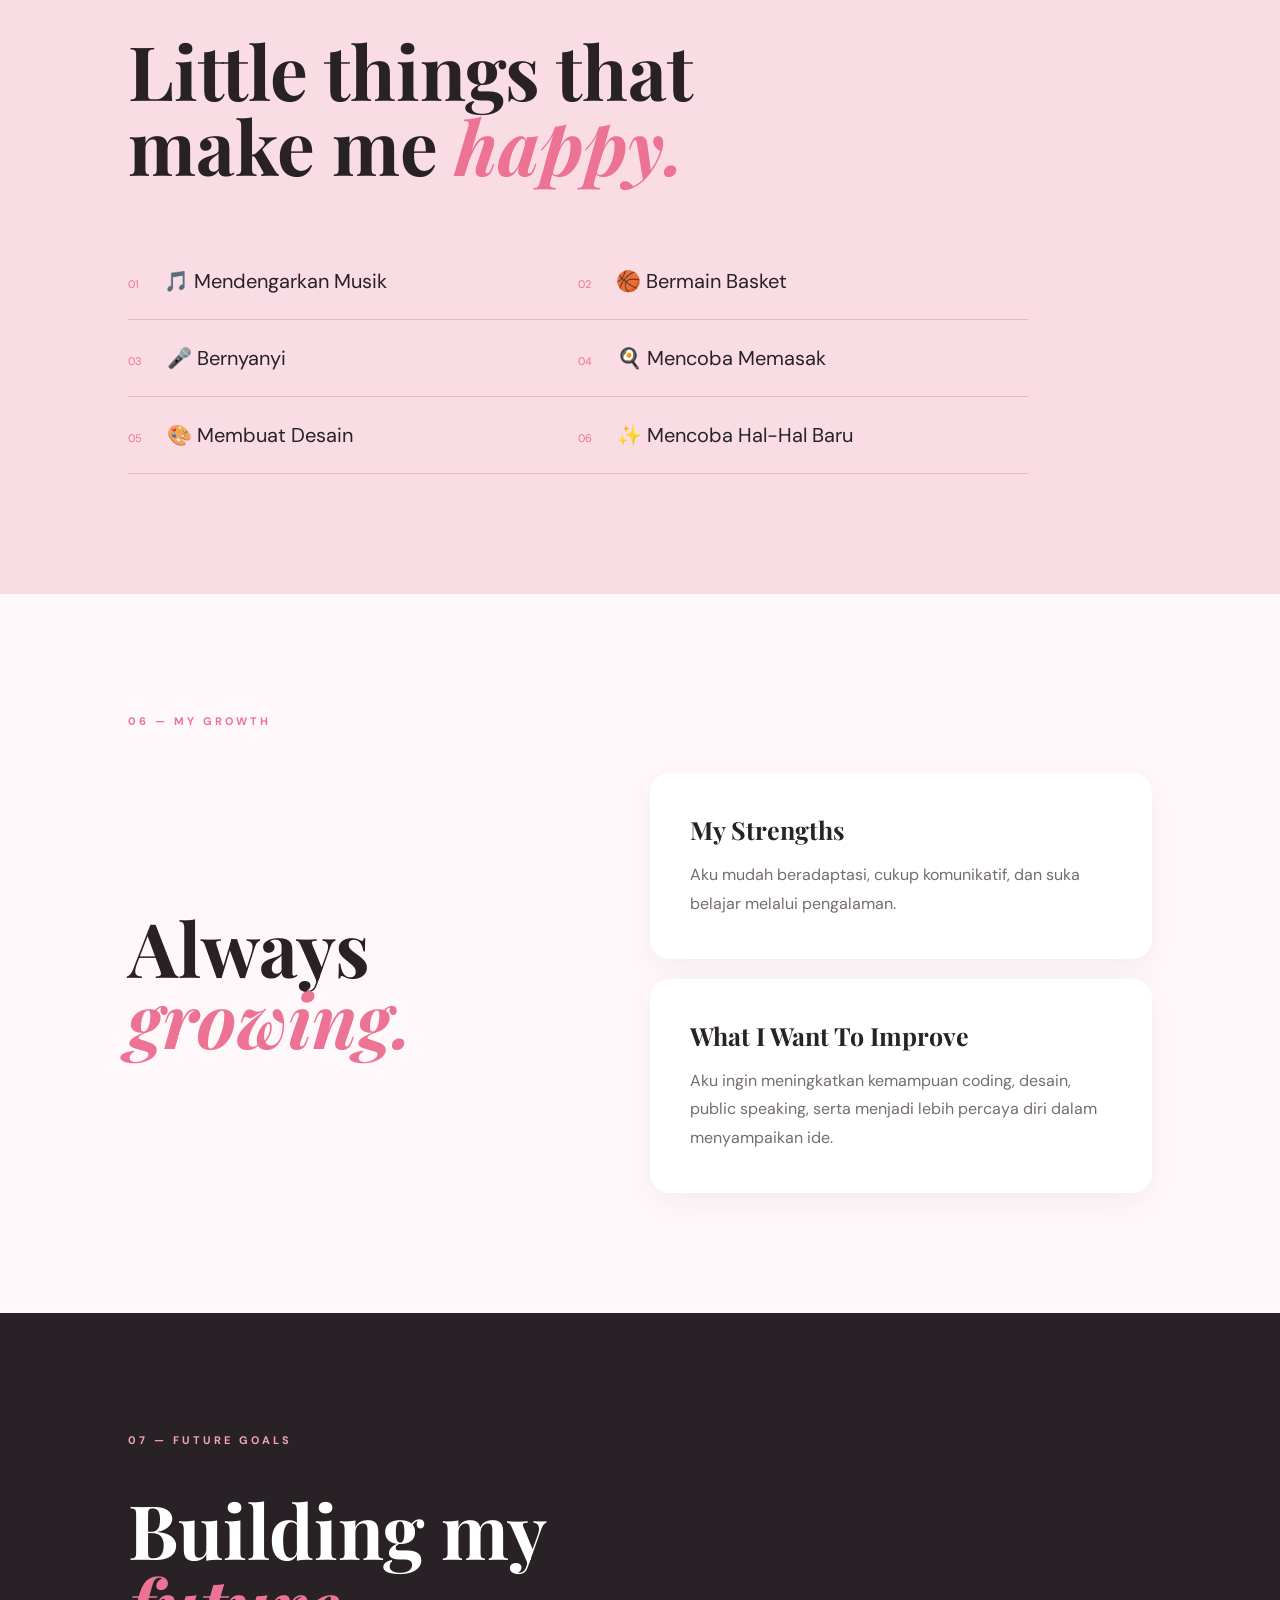
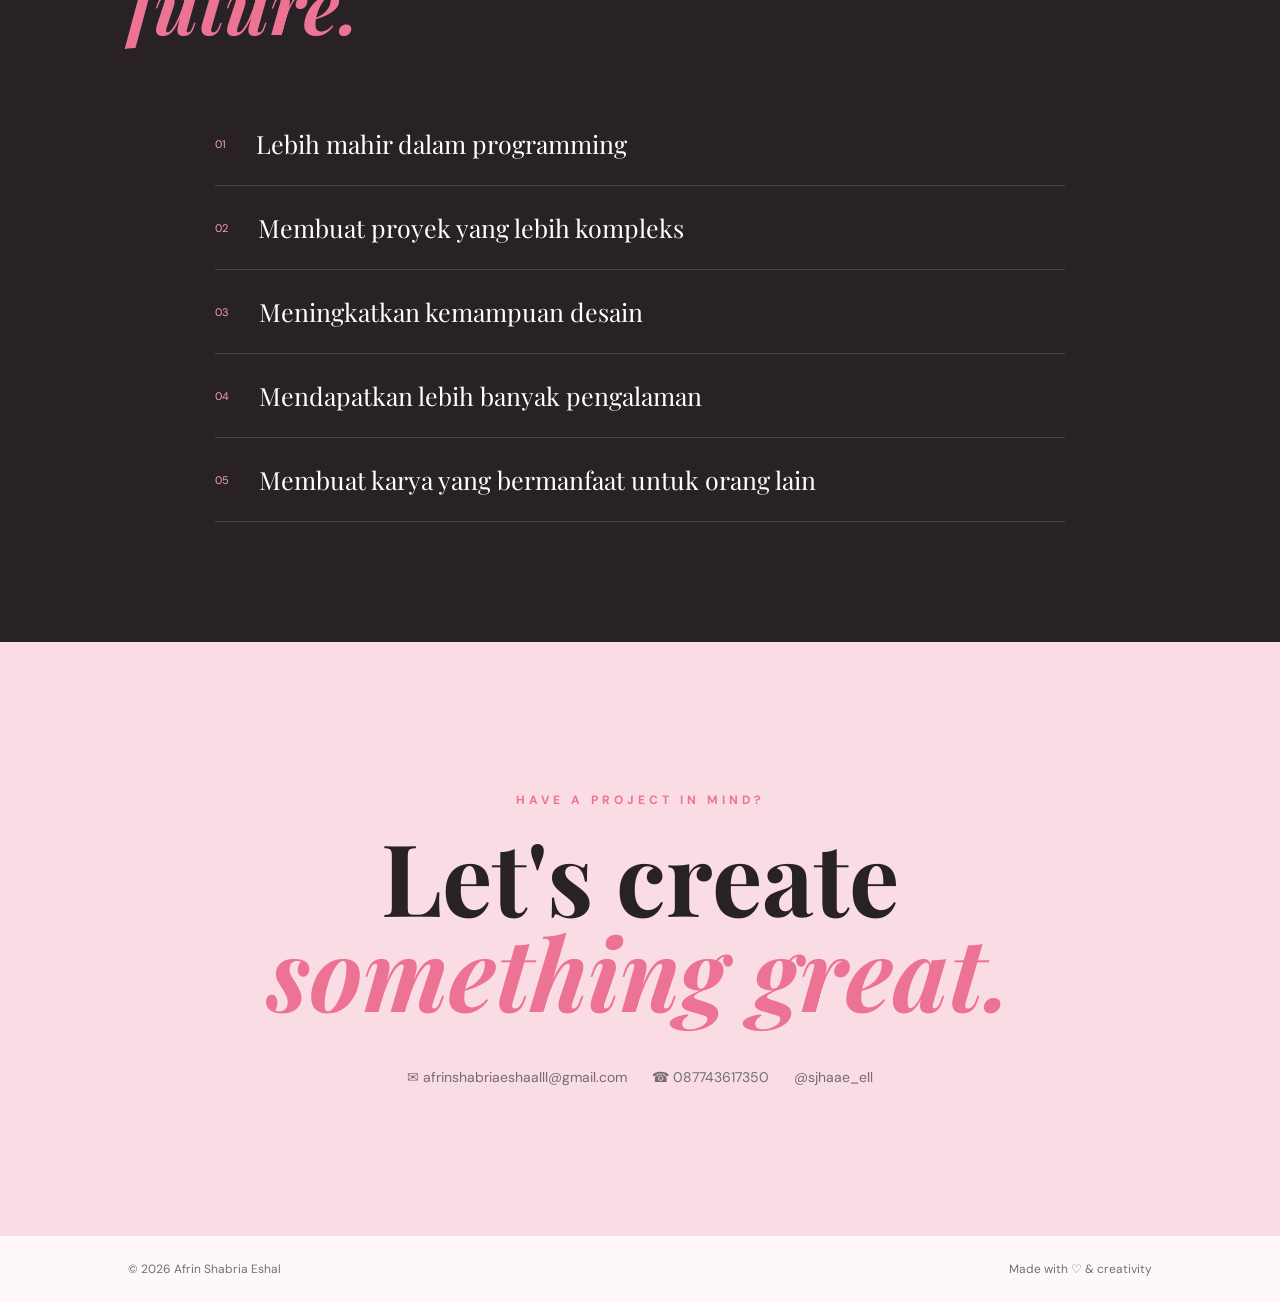
==== commit 65a4a4ef: "mbull" ====
--- a/index.html
+++ b/index.html
@@ -129,21 +129,21 @@
     </div>
 
 </section>
-```
-
-
-
-    <!-- EDUCATION -->
-    <section id="education" class="section education">
-
-        <div class="section-label">
-            02 — EDUCATION
-        </div>
-
-        <h2 class="section-title">
-            My <span>Journey</span>
-        </h2>
-
+
+<!-- EDUCATION -->
+<section id="education" class="section education">
+
+    <div class="section-label">
+        02 — EDUCATION
+    </div>
+
+    <h2 class="section-title">
+        My <span>Journey</span>
+    </h2>
+
+    <div class="journey-layout">
+
+        <!-- TIMELINE -->
         <div class="timeline">
 
             <div class="timeline-item">
@@ -216,8 +216,17 @@
 
         </div>
 
-    </section>
-
+
+        <!-- SATU GAMBAR DI KANAN -->
+        <div class="journey-image">
+
+            <img src="foto-edukasi.png" alt="My Education Journey">
+
+        </div>
+
+    </div>
+
+</section>
 
     <!-- SKILLS -->
     <section id="skills" class="section skills-section">
--- a/style.css
+++ b/style.css
@@ -576,6 +576,38 @@
    EDUCATION
 ========================= */
 
+/* =========================
+   EDUCATION JOURNEY LAYOUT
+========================= */
+
+.journey-layout {
+    display: grid;
+    grid-template-columns: 1.4fr 0.8fr;
+    gap: 60px;
+    align-items: center;
+}
+
+.journey-image {
+    width: 100%;
+    height: 420px;
+    overflow: hidden;
+    border-radius: 25px;
+    border: 1px solid rgba(255, 105, 180, 0.25);
+    box-shadow: 0 20px 50px rgba(255, 105, 180, 0.15);
+}
+
+.journey-image img {
+    width: 100%;
+    height: 100%;
+    object-fit: cover;
+    display: block;
+    transition: transform 0.6s ease;
+}
+
+.journey-image:hover img {
+    transform: scale(1.05);
+}
+
 .timeline {
     max-width: 900px;
 
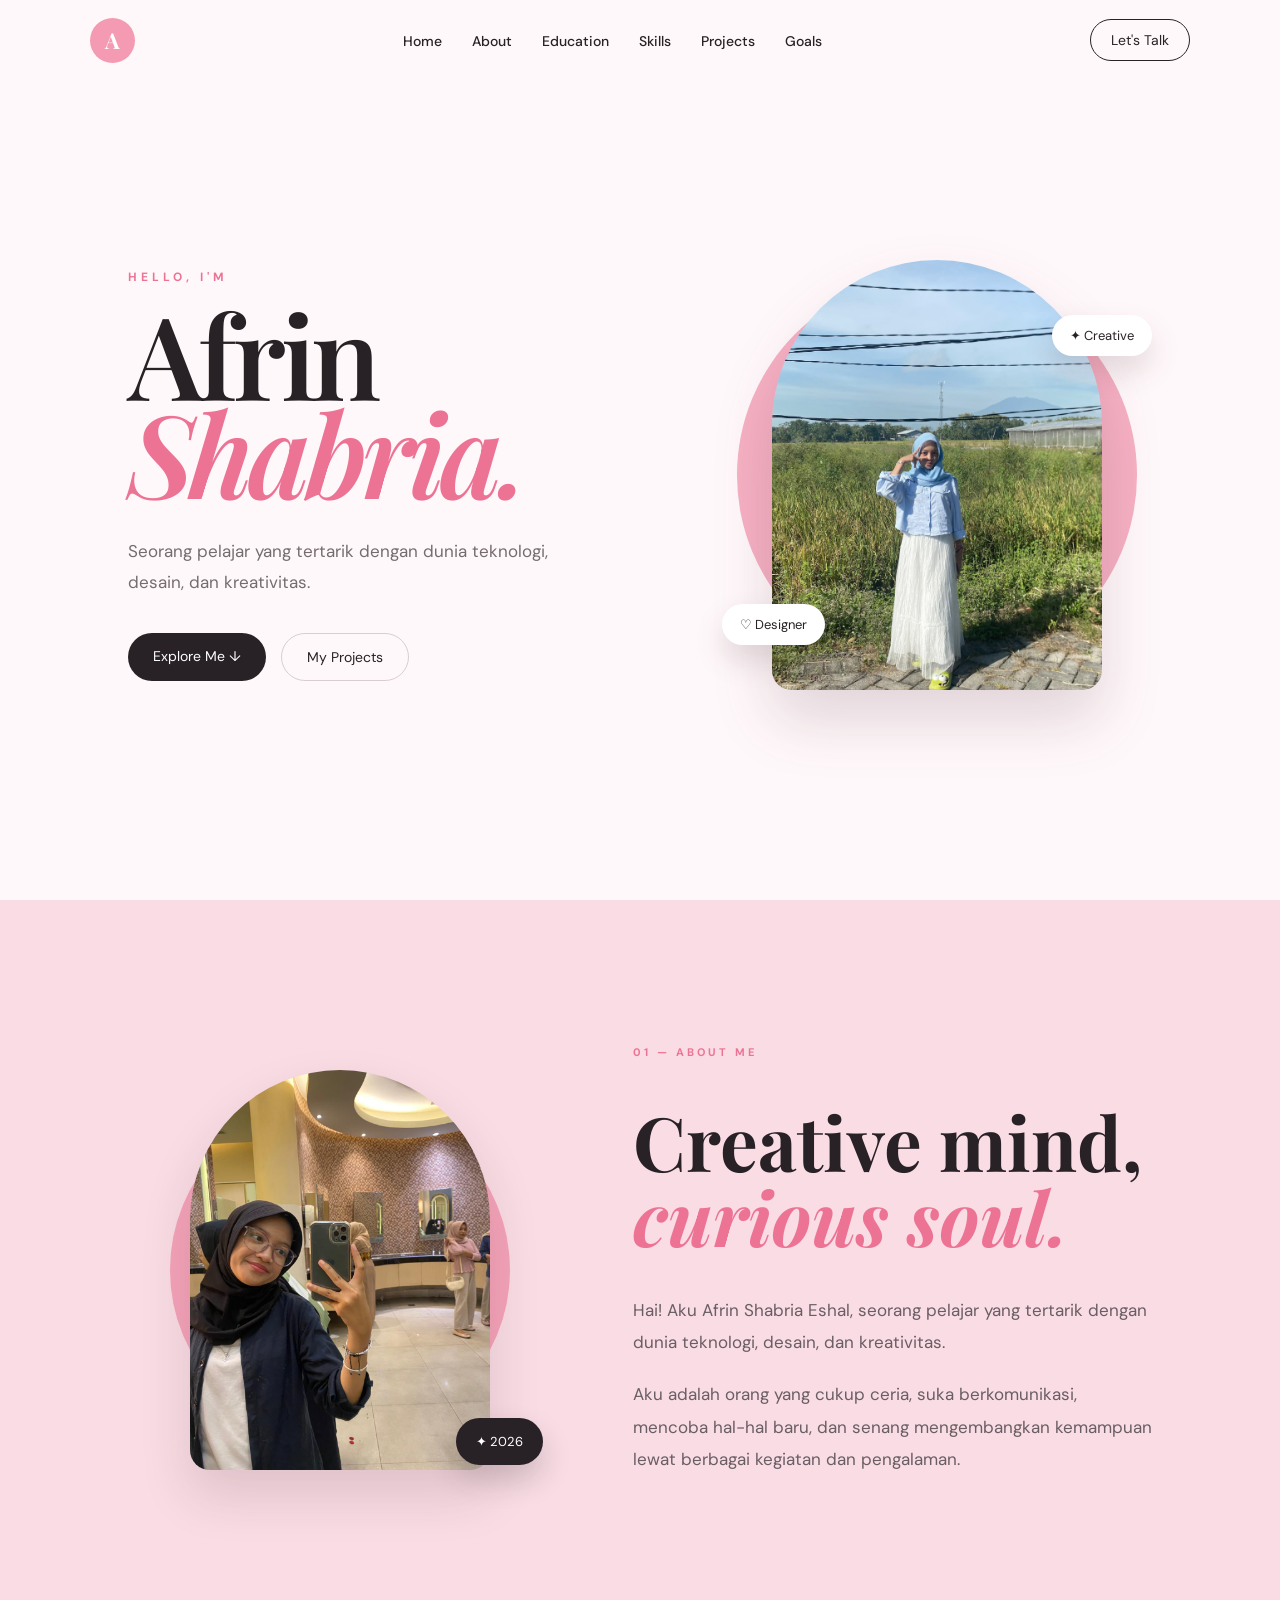
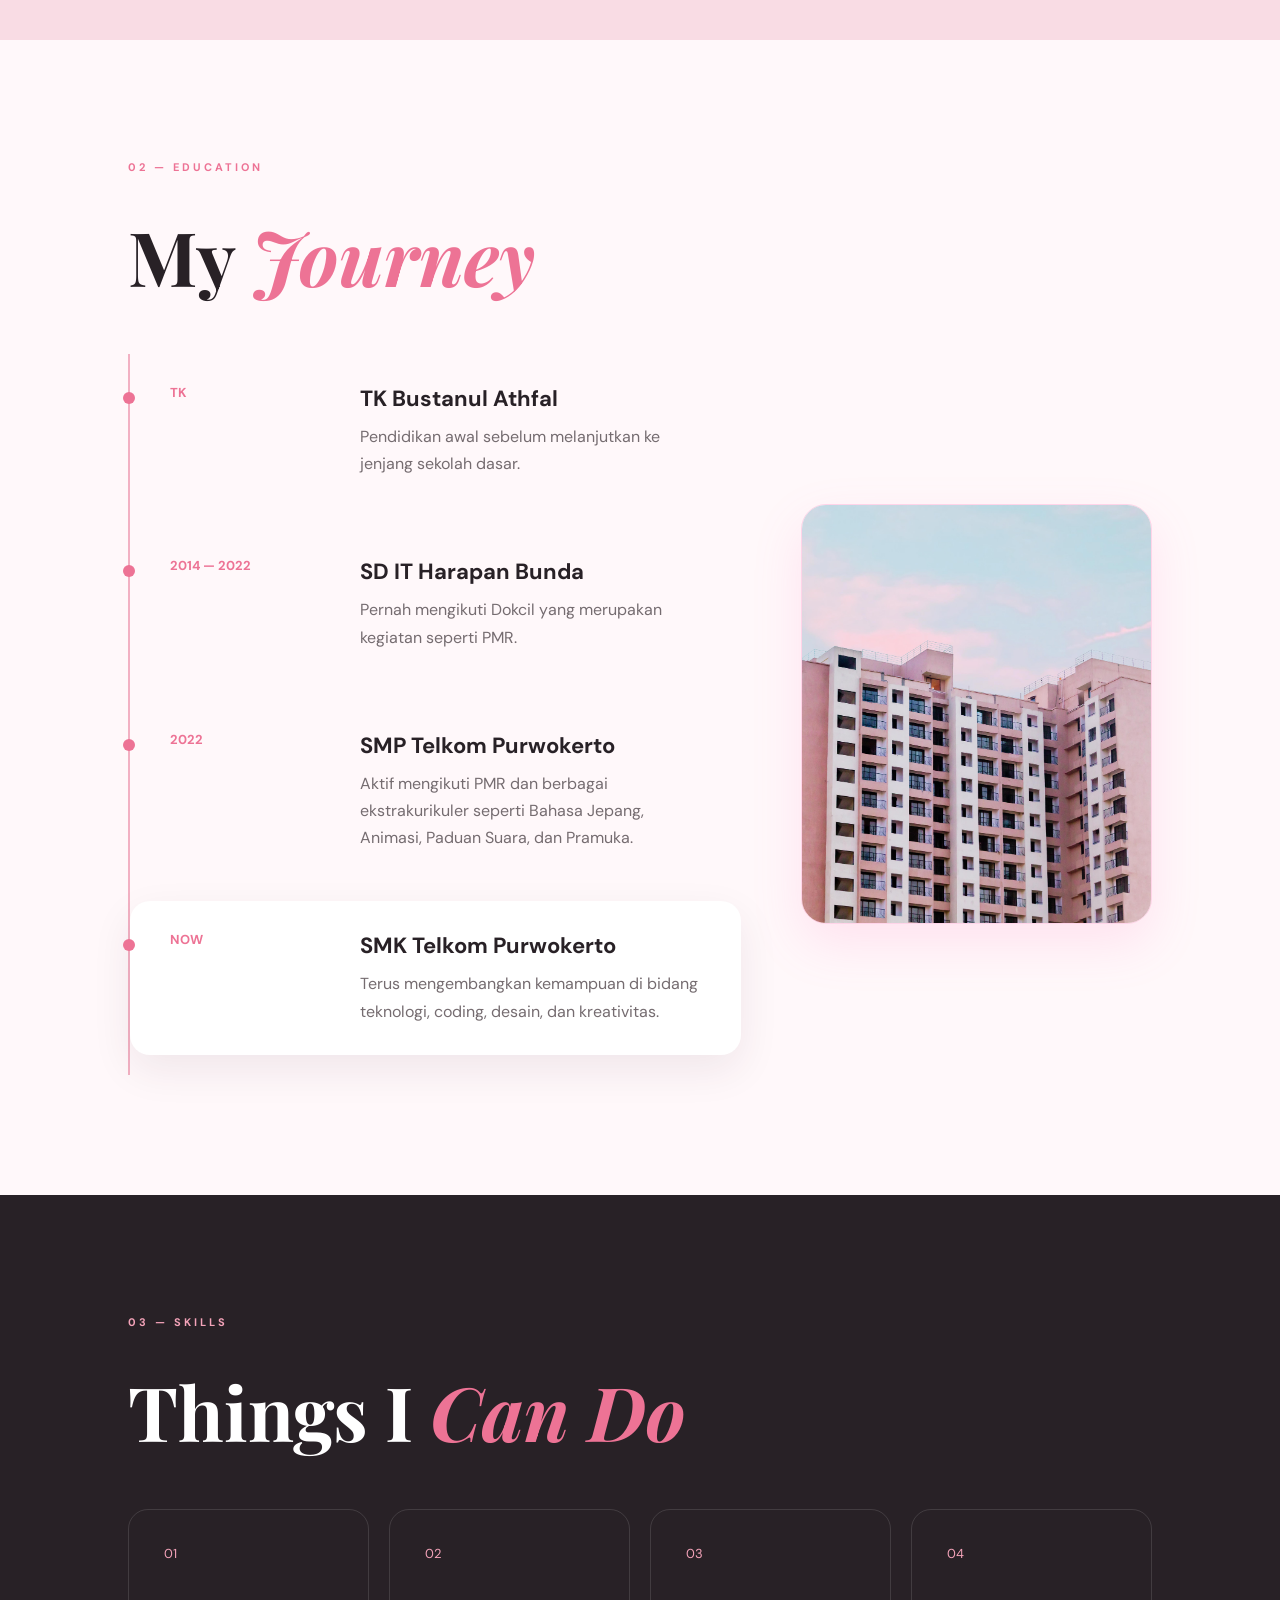
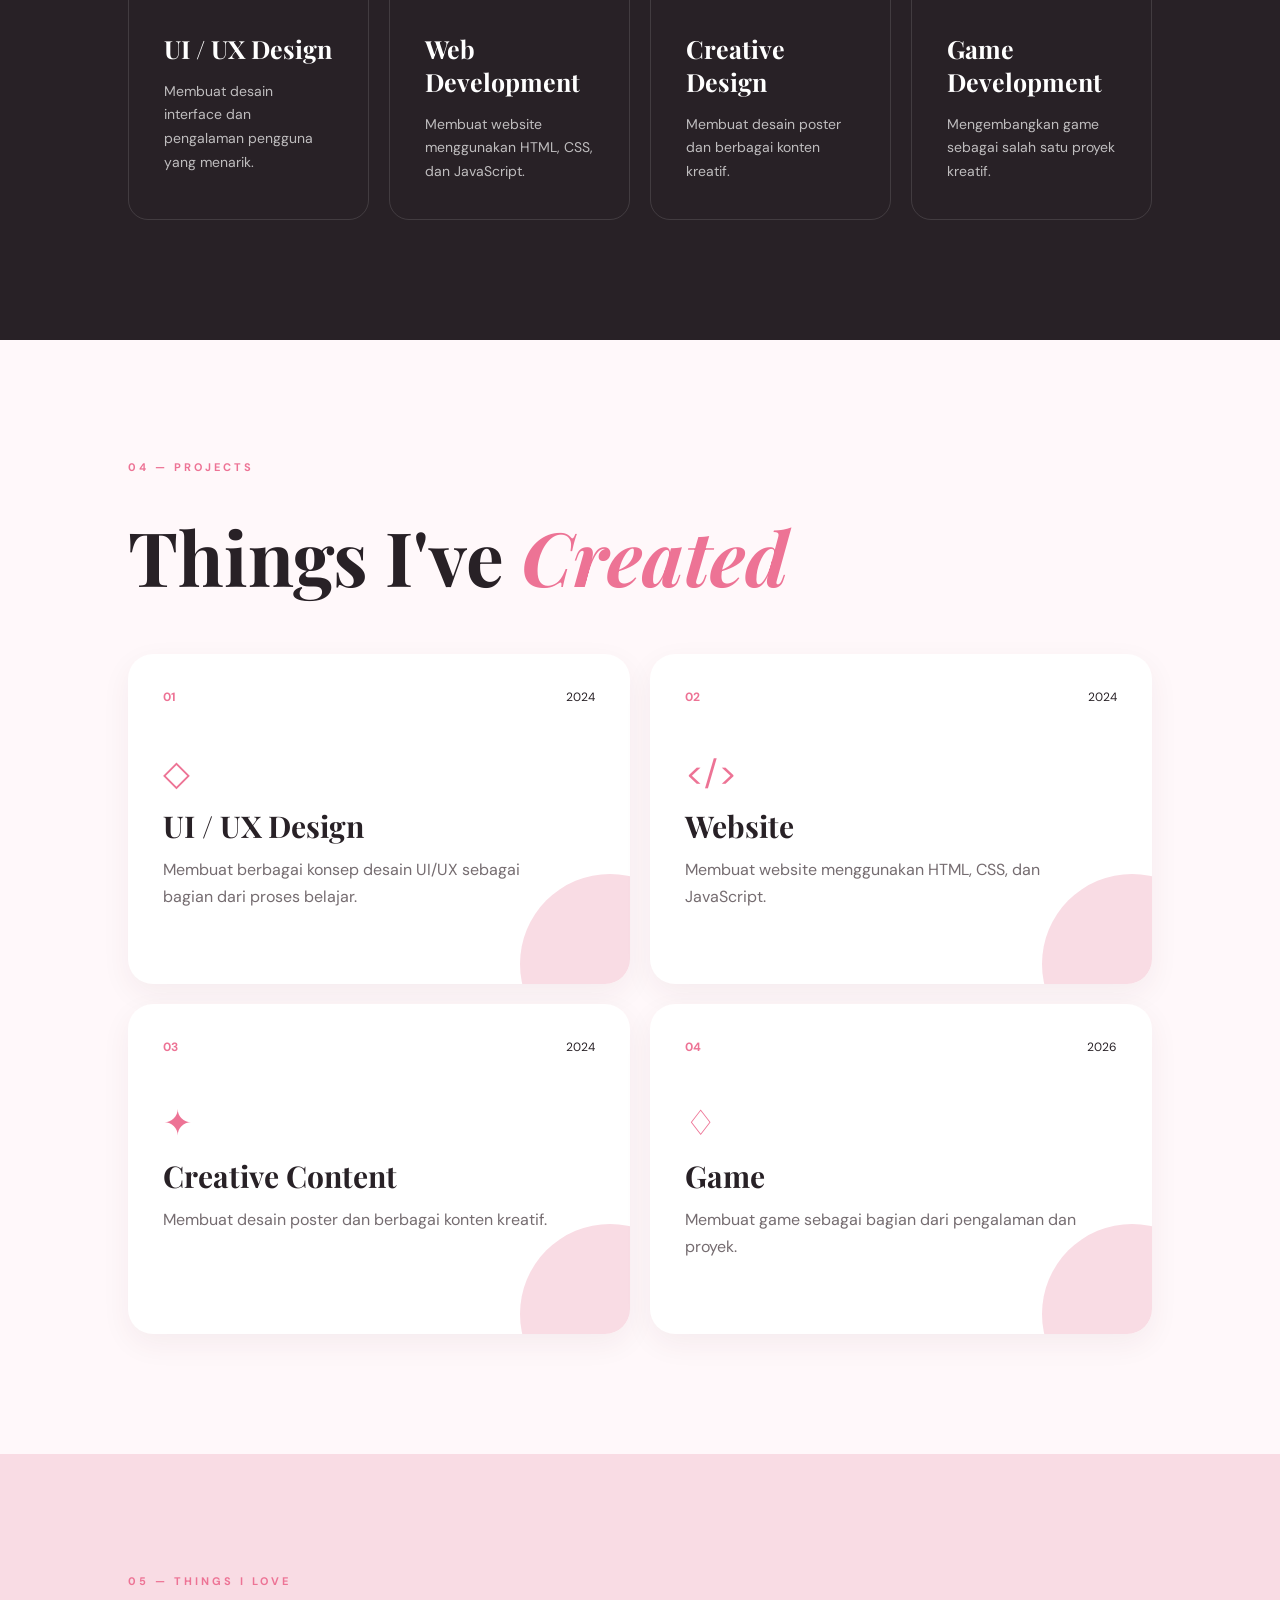
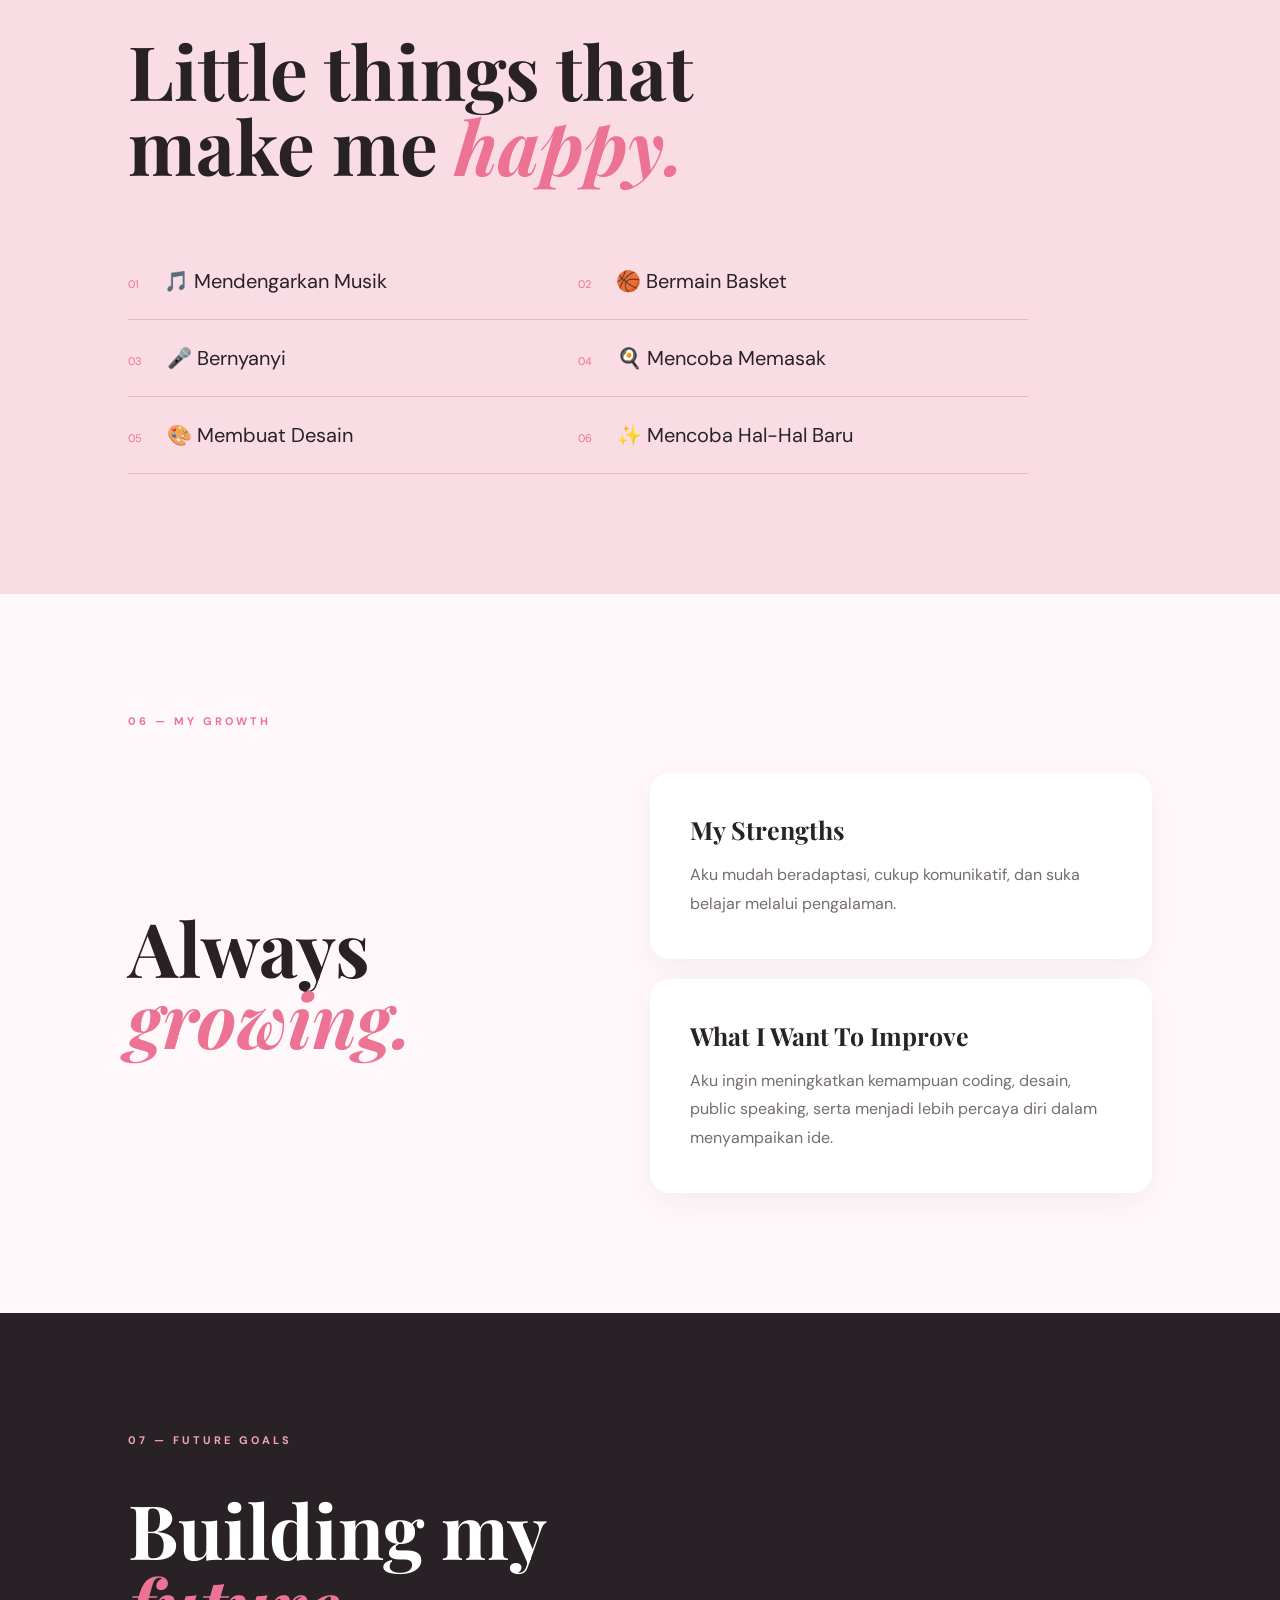
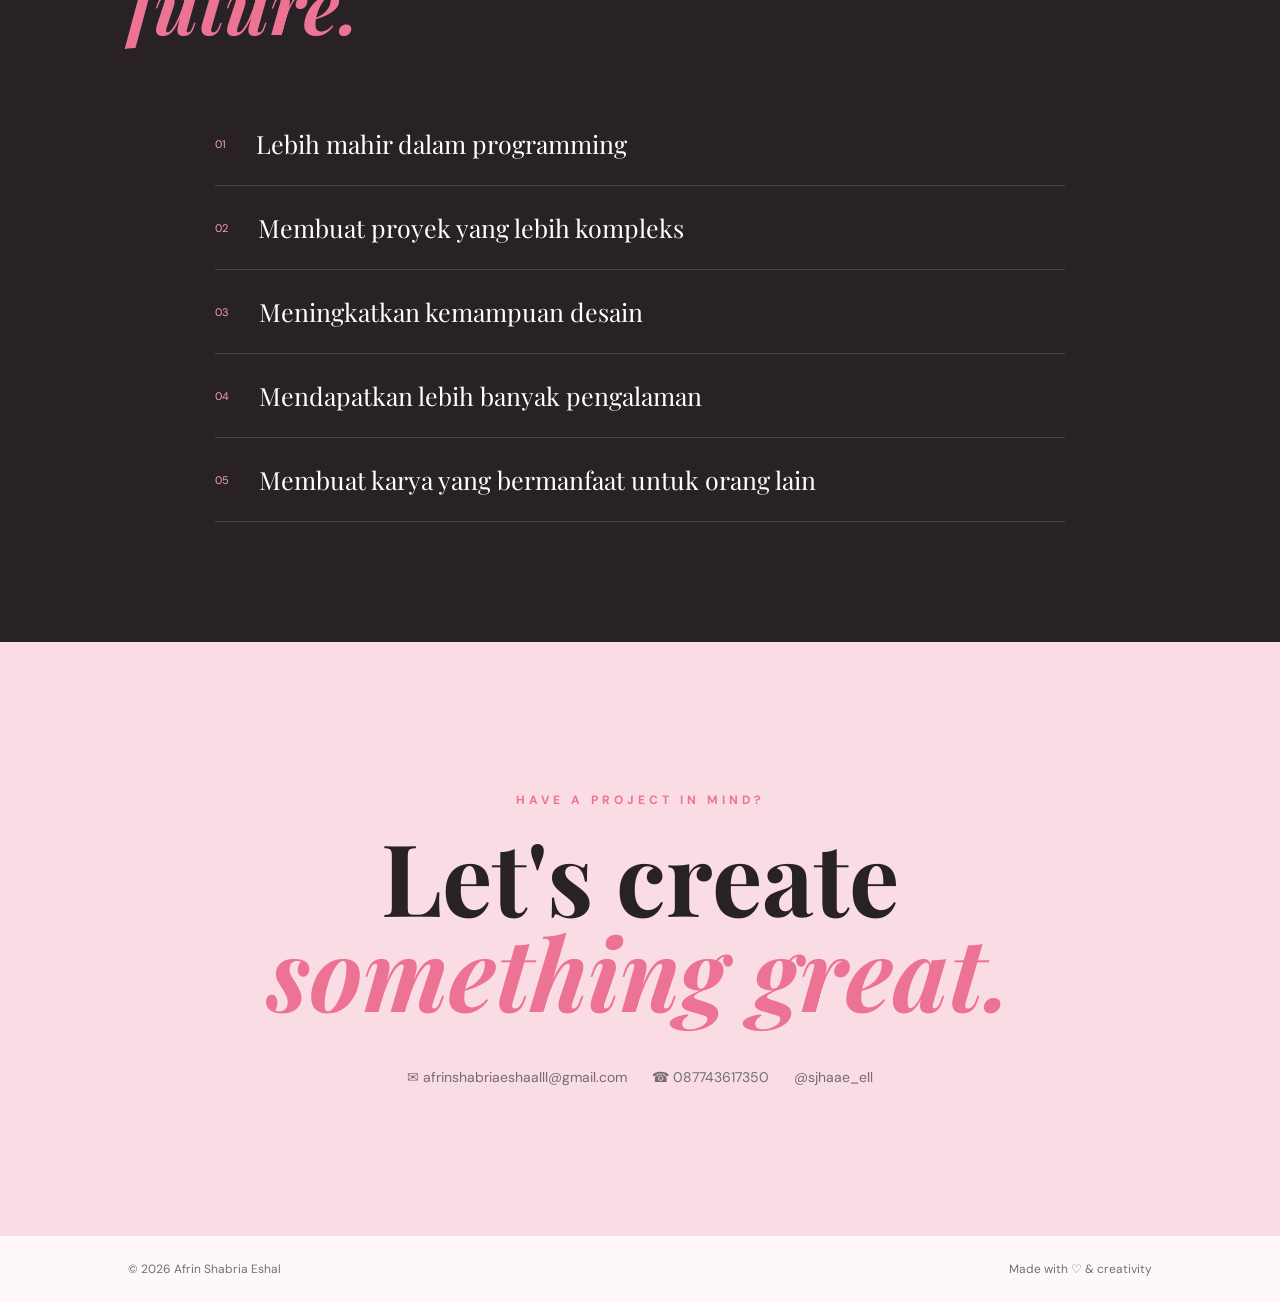
==== commit 08a23b78: "mbull" ====
--- a/index.html
+++ b/index.html
@@ -94,7 +94,7 @@
 
         <div class="about-decoration"></div>
 
-        <img src="foto-skill.png" alt="Foto Afrin Shabria">
+        <img src="kiyutt.jpeg" alt="Foto Afrin Shabria">
 
         <div class="about-badge">
             ✦ 2026
